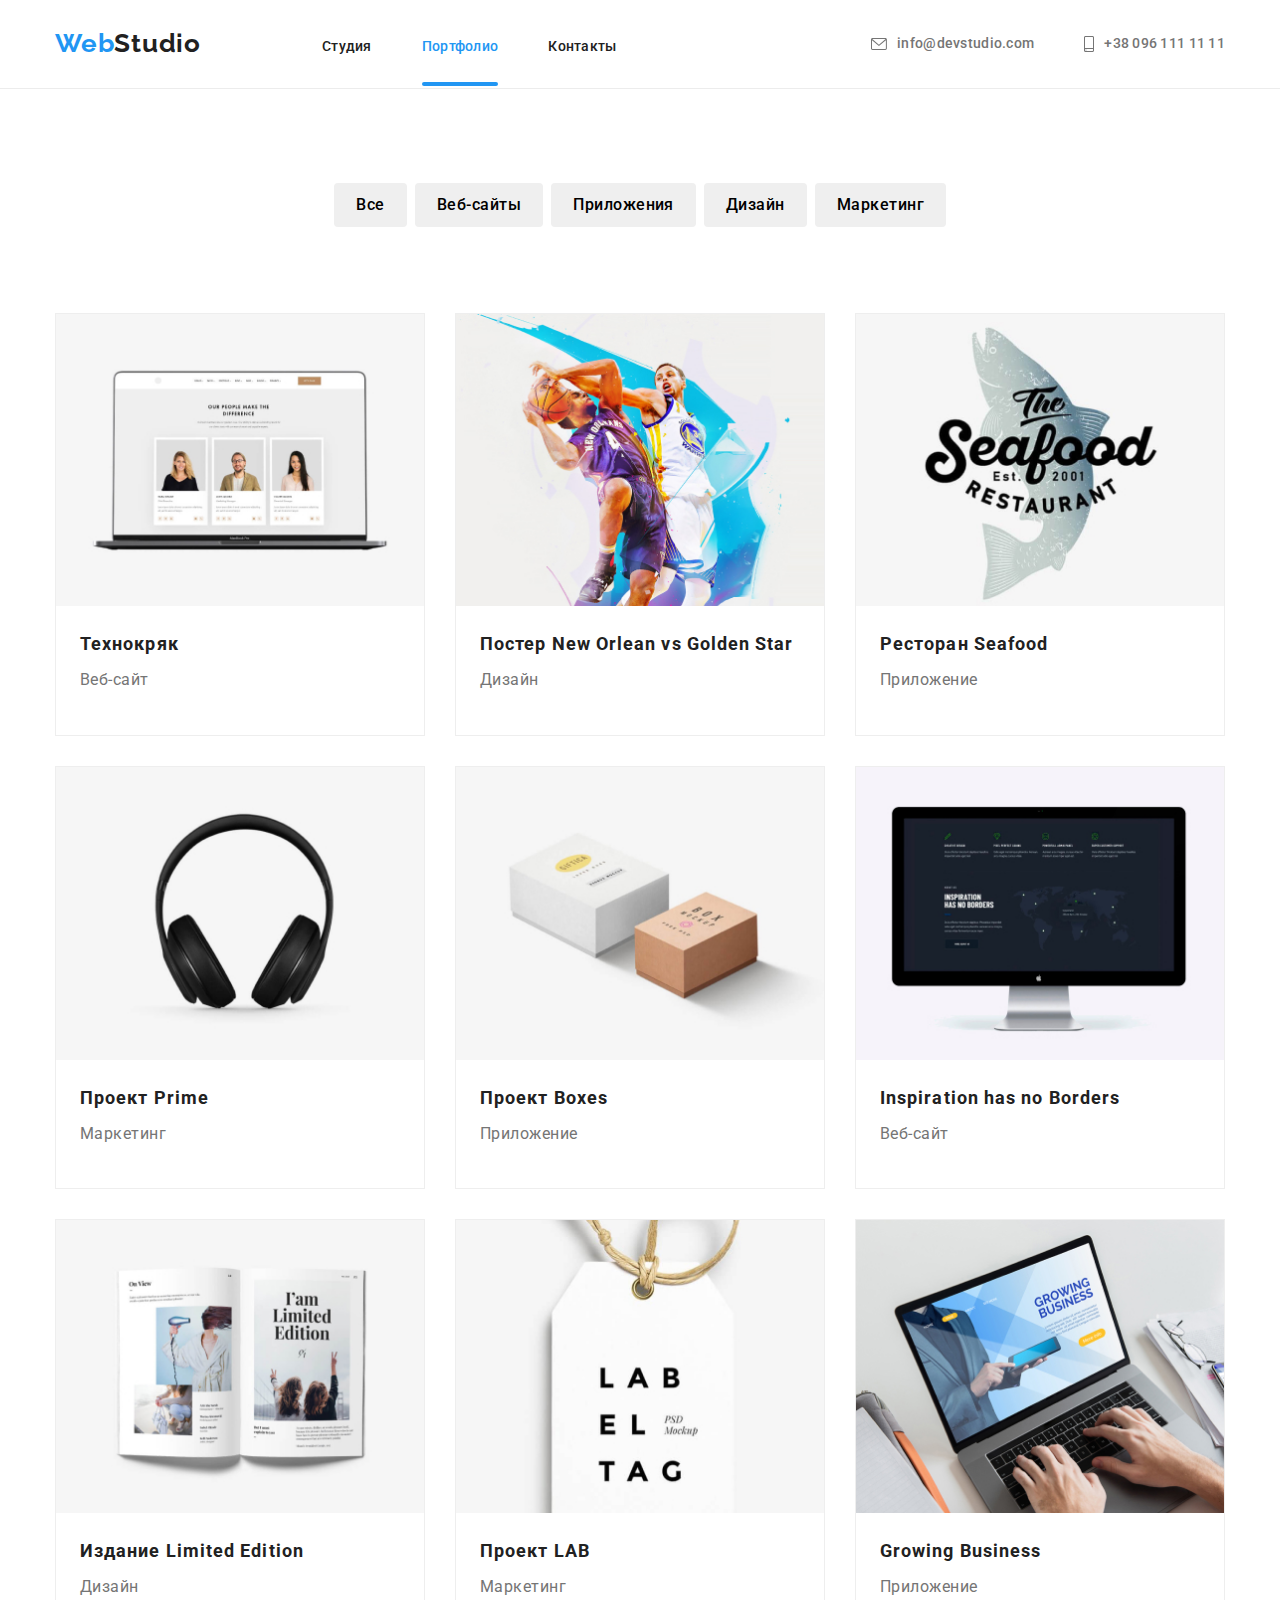
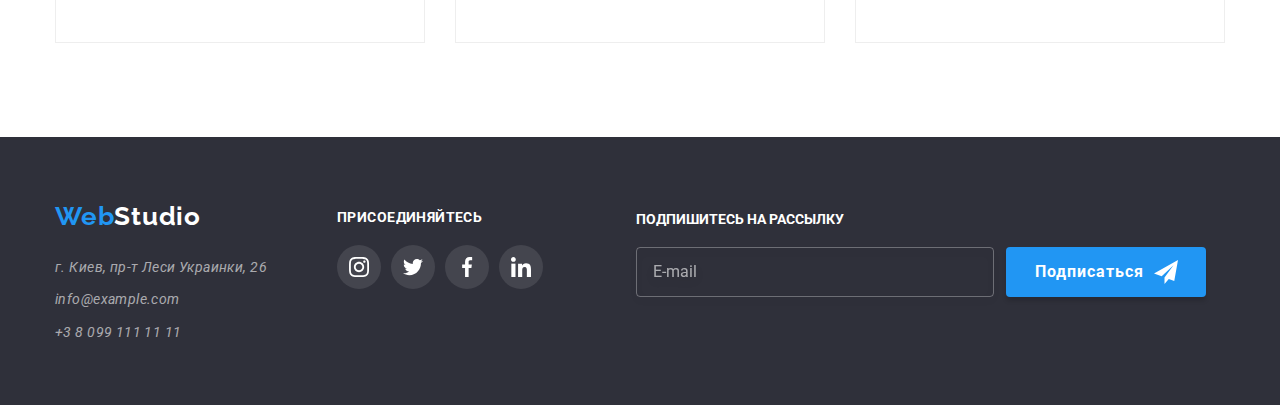
==== portfolio.html @ 0e508892 "1.загрузка" ====
<!DOCTYPE html>
<html lang="ru">
<head>
    <meta charset="UTF-8">
    <meta name="viewport" content="width=device-width, initial-scale=1.0">
    <title>Portfolio </title>
    <link href="https://fonts.googleapis.com/css2?family=Raleway:wght@700&family=Roboto:wght@400;500;700;900&display=swap"
    rel="stylesheet">
    <link rel="stylesheet" href="https://cdnjs.cloudflare.com/ajax/libs/modern-normalize/1.0.0/modern-normalize.css">
    <link rel="stylesheet" href="./css/styles.css">
</head>
<body>
       <!-- Хэдэр  -->
    <header class="header">
      <div class="container header-container">
        <nav class="site-nav navigation">
          <a class="logo nav-logo"  href="./index.html" class="nav-logo">Web<span class="logo-studio">Studio</span></a>
          <ul class="list menu">
            <li class="menu-item"><a href="./index.html" class="site-link ">Студия</a></li>
            <li class="menu-item"><a class="site-link current" href="./portfolio.html">Портфолио</a>
          </li>
            
            <li class="menu-item"><a href="#contacts" class="site-link">Контакты</a></li>
         </ul>       
        </nav>
 
        <ul class="list menu">
            <li class="menu-item">
              <a href="mailto:info@devstudio.com"  class="info">
               <svg class="icon-clients" width="16px" height="12px"> 
              <use href="./img/icons_img/symbol-defs.svg#E-mail-envelope-hover" >
              </use>
              </svg>
                info@devstudio.com
              </a>
            </li>
  
            <li class="menu-item" >
           <a href="tel:+380961111111" class="info">
              <svg class="icon-clients" width="10px" height="16px">
                <use href="./img/icons_img/symbol-defs.svg#tel-smartphone">
                </use>
                </svg>
              +38 096 111 11 11</a></li>        
          </ul>
       </div>
    </header>

     <main>

     <!-- Фильтры -->
     
     <section class="filter">
        <div  class="container">
            <nav class="filter-navigation">
            <h1  class="visually-hidden">Портфолио</h1>
         <ul class="list filter-list list menu">
             <li class="filter-item"><button class="link-filter" type="button">Все</button></li>
             <li class="filter-item"><button class="link-filter" type="button">Веб-сайты</button></li>
             <li class="filter-item"><button class="link-filter" type="button">Приложения</button></li>
             <li class="filter-item"><button class="link-filter" type="button">Дизайн</button></li>
             <li class="filter-item"><button class="link-filter" type="button">Маркетинг</button></li>
         </ul>
     </nav>
    </div>
    </section>



     <!-- Оффер -->
<section class="offer">
    <div class="offer container"> 
    <div class="offer-container">
       
        <ul class="list offer-list">
        


          <li class="offer-item">
            <a class="link" href="">  
              <div class="offer-overlay"> 
              <img src="./img/img-21.jpg" alt="экран ноутбука">
              <p class="description">Технокряк это современная площадка распространения коронавируса.
                Компании используют эту платформу для цифрового шпионажа и атак на защищённые сервера конкурентов.</p>
                </div>
              <div class="offer-content"> 
              <h2 class="offer-title">Технокряк</h2>
              <p class="offer-text">Веб-сайт</p>
              </div>
            </a> 
          </li>
    
          <li class="offer-item">
          <a class="link" href=""> 
          <div class="offer-overlay"> 
          <img src="./img/img-22.jpg" alt="баскетбол брасок">
          <p class="description">Технокряк это современная площадка распространения коронавируса.
            Компании используют эту платформу для цифрового шпионажа и атак на защищённые сервера конкурентов.</p>
            </div>
            <div class="offer-content"> 
            <h2 class="offer-title">Постер New Orlean vs Golden Star</h2>
            <p class="offer-text">Дизайн</p>
            </div>
          </a> 
        </li>

        <li class="offer-item">
          <a class="link" href="">  
            <div class="offer-overlay"> 
            <img src="./img/img-23.jpg" alt="логотип ресторана">
            <p class="description">Технокряк это современная площадка распространения коронавируса.
              Компании используют эту платформу для цифрового шпионажа и атак на защищённые сервера конкурентов.</p>
              </div>
            <div class="offer-content"> 
            <h2 class="offer-title">Ресторан Seafood</h2>
            <p class="offer-text">Приложение</p>
            </div>
            </a> 
        </li>

        <li class="offer-item">
          <a class="link" href="">  
            <div class="offer-overlay"> 
            <img src="./img/img-24.jpg" alt="наушники">
            <p class="description">Технокряк это современная площадка распространения коронавируса.
              Компании используют эту платформу для цифрового шпионажа и атак на защищённые сервера конкурентов.</p>
              </div>
            <div class="offer-content"> 
            <h2 class="offer-title">Проект Prime</h2>
            <p class="offer-text">Маркетинг</p>
            </div>
          </a> 
        </li>

        <li class="offer-item">
          <a class="link" href=""> 
            <div class="offer-overlay"> 
            <img src="./img/img-25.jpg" alt="коробки">
            <p class="description">Технокряк это современная площадка распространения коронавируса.
              Компании используют эту платформу для цифрового шпионажа и атак на защищённые сервера конкурентов.</p>
              </div>
            <div class="offer-content"> 
            <h2 class="offer-title">Проект Boxes</h2>
            <p class="offer-text">Приложение</p>
            </div>
        </a>      
        </li>

        <li class="offer-item">
          <a class="link" href="">
            <div class="offer-overlay"> 
            <img src="./img/img-26.jpg" alt="монитор">
            <p class="description">Технокряк это современная площадка распространения коронавируса.
              Компании используют эту платформу для цифрового шпионажа и атак на защищённые сервера конкурентов.</p>
              </div>
            <div class="offer-content"> 
            <h2 class="offer-title">Inspiration has no Borders</h2>
            <p class="offer-text">Веб-сайт</p>
            </div>
          </a>     
        </li>

        <li class="offer-item">
          <a class="link" href=""> 
            <div class="offer-overlay"> 
            <img src="./img/img-27.jpg" alt="журнал">
            <p class="description">Технокряк это современная площадка распространения коронавируса.
              Компании используют эту платформу для цифрового шпионажа и атак на защищённые сервера конкурентов.</p>
              </div>
            <div class="offer-content"> 
            <h2 class="offer-title">Издание Limited Edition</h2>
            <p class="offer-text">Дизайн</p>
            </div>
          </a>   
        </li>

        <li class="offer-item">
          <a class="link" href="">  
            <div class="offer-overlay"> 
            <img src="./img/img-28.jpg" alt="ярлык">
            <p class="description">Технокряк это современная площадка распространения коронавируса.
              Компании используют эту платформу для цифрового шпионажа и атак на защищённые сервера конкурентов.</p>
              </div>
            <div class="offer-content"> 
            <h2 class="offer-title">Проект LAB</h2>
            <p class="offer-text">Маркетинг</p>
            </div>
          </a>  
        </li>

        <li class="offer-item">
          <a class="link" href=""> 
            <div class="offer-overlay"> 
            <img src="./img/img-29.jpg" alt="руки на клавиатуре">
            <p class="description">Технокряк это современная площадка распространения коронавируса.
              Компании используют эту платформу для цифрового шпионажа и атак на защищённые сервера конкурентов.</p>
              </div>
            <div class="offer-content"> 
            <h2 class="offer-title">Growing Business</h2>
            <p class="offer-text">Приложение</p>
            </div>
          </a>
        </li>
    </ul>
    </div>
    </div>
</section>
</main>
   <!-- Футер -->
   <footer class="footer">
    <div  class="container">
     <div class="footer-content">
       <div class="logo-cellar">
     <a href="./index.html" class="footer-logo">Web<span class="footer-span">Studio</span></a>
     
     <address id="contacts" class="f-address">
         <ul class="list footer-list">
             <li class="item">
               <a href="https://goo.gl/maps/YbcNqUV9bsxS3P7BA" target="blanc" rel="noopener noopener" class="footer-info">г. Киев, пр-т Леси Украинки, 26</a>
             </li>
             <li class="item">
               <a href="mailto:info@example.com" class="footer-info">info@example.com</a>
             </li>
             <li cclass="item">
               <a href="tel:+380991111111" class="footer-info">+3 8 099 111 11 11</a> 
             </li>
         </ul>
     </address>
   </div>
   <div class="footer-social">
     <p class="text-connect">присоединяйтесь</p>
     <ul class="list social-icons-footer">
       <li class="social-icons-item">
         <a class="social-icons-link-footer" href="https://instagram.com/" target="_blank" rel="noopener noreferer"
           aria-label="Instagram">
           <svg class="social-icons-footer-svg">
             <use href="./img/icons_img/symbol-defs.svg#instagram"></use>
           </svg>
         </a>
       </li>
       <li class="social-icons-item">
         <a class="social-icons-link-footer" href="https://twitter.com/" target="_blank" rel="noopener noreferer"
           aria-label="Twitter">
           <svg class="social-icons-footer-svg">
             <use href="./img/icons_img/symbol-defs.svg#twitter"></use>
           </svg>
         </a>
       </li>
       <li class="social-icons-item">
         <a class="social-icons-link-footer" href="https://facebook.com/" target="_blank" rel="noopener noreferer"
           aria-label="Facebook">
           <svg class="social-icons-footer-svg">
             <use href="./img/icons_img/symbol-defs.svg#facebook"></use>
           </svg>
         </a>
       </li>
       <li class="social-icons-item">
         <a class="social-icons-link-footer" href="https://linkedin.com/" target="_blank" rel="noopener noreferer"
           aria-label="Linkedin">
           <svg class="social-icons-footer-svg">
             <use href="./img/icons_img/symbol-defs.svg#linkedin"></use>
           </svg>
         </a>
       </li>
     </ul>
   </div>
   <div class="footer-form-container">
     <form class="footer-form">
       <div class="footer-mai-input">
         <label for="footer-mail">Подпишитесь на рассылку</label>
         <input class="helper" type="text" name="footer-mail" id="footer-mail" placeholder="E-mail">
       </div>
       
       <button type="submit">Подписаться <svg class="footer-form-icon"
         width="24px" height="24px">
         <use href="./img/icons_img/symbol-defs.svg#icon-send"></use>
       </svg></button>
     </form>
   </div>
 </div>
 </footer>
</body>
</html>
---- css/styles.css ----
:root {
    --primary-text-color: #212121;
    --text-color-p: #757575;    
    --white: #FFFFFF;
    --main-background: #E5E5E5;
    --hero-footer-bcg: #2F303A;
    --blue: #2196F3;
    --footer-address: rgba(255, 255, 255, 0.6);
    --bcg-team: #F5F4FA;
    --svg-color: #AFB1B8;

    }

html{
    box-sizing: border-box;    
}
   
*,
*::before,
*::after {
box-sizing: inherit;
}


/* site-nav */
body {
    margin: 0;
    font-family: Roboto, sans-serif;
    line-height: 1.5;
}

h1,
h2, 
h3{
    margin-top: 0;
}
.hidden {
    position: absolute;
    width: 1px;
    height: 1px;
    margin: -1px;
    border: 0;
    padding: 0;
    clip: rect(0 0 0 0);
    overflow: hidden;
  }

.container{
   width: 1200px;
   padding-left: 15px; 
   padding-right: 15px;
   margin-left: auto;
   margin-right: auto;
}

.list{
  list-style: none;  
  margin: 0;
  padding: 0;
}

main{
    background-color: var(--white);
}

li{
    list-style: none;
}

img {
    display: block;
    width: 100%;
    height: auto;
}


/*<!-- Хэдэр -->*/
.site-nav {
    background-color: var(--white);
}
.header{
    
    background-color: var(--white);
    border-bottom: 1px solid #ECECEC;
    
}

.header .contact-linc {
    margin-right: 50px;

}
.header .icon-clients {
    margin-right: 10px
}
.header .logo {
    margin-right: 121px;
}

.header-container{
display: flex;
justify-content: flex-end;
align-items: center;

}

.navigation{
    display: flex;
    align-items: center;
    margin-right: auto;
}

.nav-logo {
    color: var(--blue);
    font-family: Raleway, sans-serif;
    font-weight: 700;
    font-size: 26px;
    list-style: 1.2;
    letter-spacing: 0.03em;
    text-decoration: none;
    margin-right: 93px;
    padding-top: 24px;
    padding-bottom: 25px;
}
.logo-studio{
    color: var(--primary-text-color);
  
}

.site-link {
    color: var(--primary-text-color);
    font-weight: 500;
    font-size: 14px;
    line-height: 0.87;
    letter-spacing: 0.02em;
    text-decoration: none;
}
    .site-link:hover,
    .site-link:focus {
    color: var(--blue);

}

.site-link.current{
    color: var(--blue);
    text-decoration: none;
} 

.menu {
   display: inline-flex;
 
}

.menu-item:not(:last-child) {
    margin-right: 50px;

}
.menu-item {
padding-top: 32px;
padding-bottom: -24px;

}
.info{
    color: var(--text-color-p);
    
    
    font-weight: 500;
    font-size: 14px;
    line-height: 1.14;
    letter-spacing: 0.02em;
    text-decoration: none;
display: flex;
align-items: center;
    
    
  
    padding-bottom: 32px;
}
.info:hover,
.info:focus{
    color: var(--blue);
}
.icon-contacts {
    margin-right: 10px;
}
.menu-item a:hover,
.menu-item a:focus{
    color: var(--blue);
}
/* подчёркивание текущей ссылки.*/
.header .site-link.current::after {
   
    display: block;
    content: '';
    position: absolute;
    height: 4px;
    width: 100%;
    left: 0;
    bottom: 0; 
    margin-top: 24px;
    
position: relative;
         
    background-color: var(--blue);
    border-radius: 2px;
   
} 


/* hero */
.hero {
    background-color: var(--hero-footer-bcg);
    padding-top: 200px;
    padding-bottom: 210px;
    
    background-image: linear-gradient(
        to right,
        rgba(47, 48, 58, 0.8),
        rgba(0, 0, 0, 0.2)        
        ),
     url('../img/fon_img/fon.jpg');
     
    background-repeat: no-repeat;
 
    height: 600px;
    background-position: center;
    background-size: 100 ;


}

.hero-content {
    max-width: 696px;

}

.hero-title {
    color: var(--white);
    font-weight: 900;
    font-size: 44px;
    line-height: 1.36;
   
    text-align: center;
    letter-spacing: 0.06em;
    text-transform: uppercase;
    
}

.hero .button {
    border: 1px solid var(--blue);
    display: inline-block;
    padding: 10px 32px;
    color: var(--white);
    background-color: var(--blue);
    text-decoration: none;
    font-weight: 700;
    font-size: 16px;
    line-height: 1.87;
    box-shadow: 0px 4px 4px rgba(0, 0, 0, 0.15);
    border-radius: 4px;
    margin-top: 30px;
    align-items: center;
    text-align: center;
    letter-spacing: 0.06em;
    border: 0;
    transition-property: background-color;
    transition-duration: 250ms;
    transition-timing-function: cubic-bezier(0.4, 0, 0.2, 1);
}

.hero .button :hover,
.hero .button :focus {
    background-color: #188ce8;
}

.section{
    padding-top: 94px;
    padding-bottom: 94px;
    
}



/* details */
.details{
    background-color: var(---white);
    padding-top: 94px;
    padding-bottom: 94px;
}

.details-title{
    color: var(--primary-text-color);

    font-weight: 700;
    font-size: 14px;
    line-height: 1.14;
    letter-spacing: 0.03em;
    text-transform: uppercase;
}

.details-list {
    display: flex;
    flex-wrap: wrap;
    margin-left: -30px;
    margin-top: -30px;
    padding: 0;
    list-style: none;
}

.details-item::before {
    display: block;
    justify-content: center;
    align-items: center;
    content: "";
    height: 120px;
    border-radius: 4px;
    border: 1px solid transparent;
    background-color: var(--bcg-team);
    margin-bottom: 30px;
    background-repeat: no-repeat;
    background-position: center;

}

.icon-1::before {
    background-image: url(..//img/icons_img/antenna-1.svg);
}
.icon-2::before {
    background-image: url(..//img/icons_img/clock-1.svg);
}
.icon-3::before {
    background-image: url(..//img/icons_img/diagram-1.svg);
}
.icon-4::before {
    background-image: url(..//img/icons_img/astronaut-1.svg );
}

.details-item {
    flex-basis: calc(100% / 4 - 30px);
    margin-left: 30px;
    margin-top: 30px;
}

.details-text {
    color: var(--text-color-p); 

    font-weight: 400;
    font-size: 14px;
    line-height: 1.71;
    letter-spacing: 0.03em;
}

.visually-hidden {
    position: absolute !important;
    clip: rect(1px 1px 1px 1px);
    clip: rect(1px, 1px, 1px, 1px);
    padding: 0 !important;
    border: 0 !important;
    height: 1px !important;
    width: 1px !important;
    overflow: hidden;
  }



/*<!-- Чем занимаемся -->*/
/* occupation */
.occupation {
    background-color: var(---white);
    padding-bottom: 94px;
}
.occupation-title {
    color: var(--primary-text-color);
    margin-bottom: 50px;
    font-weight: 700;
    font-size: 36px;
    line-height: 1.16;
    text-align: center;
    letter-spacing: 0.03em;
}
.occupation-list {
    display: flex;
    flex-wrap: wrap;
    margin-left: -30px;
    margin-top: -30px;
    padding: 0;
    list-style: none;
}

.occupation-item {
    flex-basis: calc(100% / 3 - 30px);
    border-radius: 4px;
    margin-left: 30px;
    margin-top: 30px;
    text-align: center;
}


.occupation-list .occupation-item {
    position: relative;
}

.occupation .wedo-content {
    position: absolute;
    bottom: 0;
    margin-top: 0;
    margin-bottom: 0;
    padding-top: 27px;
    padding-bottom: 27px;
  
    width: 100%;
  
    font-weight: 700;
    font-size: 14px;
    line-height: 1.14;
    text-align: center;
    text-transform: uppercase;
  
    background-color: rgba(47, 48, 58, 0.8);
    color: #ffffff;
}



/* team */

.team {
    background-color: var(--bcg-team);
    padding-top: 94px;
   
}

.team-title {
    color: var(--primary-text-color);
    font-weight: 700;
    font-size: 36px;
    line-height: 1.16;
    text-align: center;
    letter-spacing: 0.03em;
    margin-bottom: 50px;
}

.team-list {
    display: flex;
    flex-wrap: wrap;
    margin-left: -30px;
    margin-top: -30px;
    padding: 0;
    list-style: none;
}

.team-item {
    flex-basis: calc(100% / 4 - 30px);
    text-align: center;
    margin-left: 30px;
    margin-top: 30px;
    width: 270px;
   border: 1px solid #EEEEEE;
   box-shadow: 0px 1px 3px rgba(0, 0, 0, 0.12), 0px 1px 1px rgba(0, 0, 0, 0.14), 0px 2px 1px rgba(0, 0, 0, 0.2);
    border-radius: 0px 0px 4px 4px;
}

.team-content {
    background-color:  #FFFFFF;
    padding-top: 30px;
    padding-bottom: 30px;
}

.team-names{
    color: var(--primary-text-color);
    font-weight: 500;
    font-size: 16px;
    line-height: 1.18;
  
    letter-spacing: 0.03em;
    margin-bottom: 10px;
}

.team-text{
    color: var(--text-color-p);
    margin: 0px;
    font-weight: 400;
    font-size: 16px;
    line-height: 1.18 
}
    
.social-icons-svg {
    width: 20px;
    height: 20px;
    list-style: none;
    fill: var(--svg-color);
    transition-property: fill;
    transition-duration: 250ms;
    transition-timing-function: cubic-bezier(0.4, 0, 0.2, 1);
  }
  .social-icons-footer-svg {
    width: 20px;
    height: 20px;
    list-style: none;
    fill: var(--white);
    transition-property: fill;
    transition-duration: 250ms;
    transition-timing-function: cubic-bezier(0.4, 0, 0.2, 1);
  }
  .social-icons {
    display: flex;
    list-style: none;
    padding-top: 0;
    padding-left: 32px;
    padding-right: 32px;
    margin-block-start: 1em;
    margin-block-end: 1em;
  }
  .social-icons-footer {
    display: flex;
    list-style: none;
    padding: 0;
    margin-top: 20px;
    margin-bottom: 0;
    margin-left: 0;
    margin-right: 0;
  }
  .social-icons-item:not(:last-child) {
    margin-right: 10px;
  }
  .social-icons-link {
    display: flex;
    justify-content: center;
    align-items: center;
    width: 44px;
    height: 44px;
    background-color: var(--white);
    border-radius: 50%;
    transition-property: background-color;
    transition-duration: 250ms;
    transition-timing-function: cubic-bezier(0.4, 0, 0.2, 1);
  }
  .social-icons-link-footer {
    display: flex;
    justify-content: center;
    align-items: center;
    width: 44px;
    height: 44px;
    background-color: rgba(255, 255, 255, 0.1);
    border-radius: 50%;
    transition-property: background-color;
    transition-duration: 250ms;
    transition-timing-function: cubic-bezier(0.4, 0, 0.2, 1);
  }
  .social-icons-link:hover .social-icons-svg,
  .social-icons-link:focus .social-icons-svg {
    fill: var(--white);
  }
  .social-icons-link:hover,
  .social-icons-link:focus {
    background-color: var(--blue);
  }
  
  .social-icons-link-footer:hover .social-icons-footer-svg,
  .social-icons-link-footer:focus .social-icons-footer-svg {
    fill: var(--white);
  }
  .social-icons-link-footer:hover,
  .social-icons-link-footer:focus {
    background-color: var(--blue);
}

 /*<!-- Постоянные клиенты -->*/ 
        /*  clients */ 
.clients-bgc {
    background-color: var(--white);        
}
.clients {
    padding-bottom: 94px;
    padding-top: 94px;
}
.clients-title {
    font-family: Roboto;
    font-style: normal;
    font-weight: bold;
    font-size: 36px;
    line-height: 1.17em;
    letter-spacing: 0.03em;
    color: var(--black);
    margin-top: 0;
    margin-bottom: 50px;
    text-align: center;            
}
.clients-logo {
    list-style: none;
    display: flex;
    padding: 0;
    margin: 0;
}
.icon-item:not(:last-child) {
    margin-right: 30px;
}
.icon-link:last-child {
    margin-right: 0;
}
.icon-link {
    display: flex;
    color: #afb1b8;
    width: 170px;
    height: 90px;
    border: 1px solid #afb1b8;
    border-radius: 4px;
    justify-content: center;
    align-items: center;
}
.icon-clients {
    fill: currentColor;
}
.icon-link:hover .icon-clients,
.icon-link:focus .icon-clients {
    fill: var(--blue);
}
.icon-link:hover,
.icon-link:focus {
    background-color: var(--white);
    border: 1px solid #2196f3;
}          
         

  /* Portfolio */
/* Фильтры */
.filter {
    background-color: var(---white);
    padding-top: 94px;
    padding-bottom: 56px;
}

.filter-item:not(:last-child) {
    margin-right: 8px;
}
    
.filter-navigation {
    display: flex;
    align-items: center;
    justify-content: center;
   
}

.link-filter {
    display: inline-block;
    min-width: 73px;
    color: var(--primary-text-color);
    font-family: inherit;
    font-weight: 500;
    font-size: 16px;
    line-height: 1.62; 
    text-align: center;
    letter-spacing: 0.03em;
    padding-right: 22px;
    padding-left: 22px;
    padding-top: 9px;
    padding-bottom: 9px;
    border-radius: 4px;
    text-align: center;
    border: none;
    font-family: "Roboto";
    letter-spacing: 0.03em;
    color: var(--black);
    transition-property: background-color, color;
    transition-duration: 250ms;
    transition-timing-function: cubic-bezier(0.4, 0, 0.2, 1);
}

.filter .link-filter:hover,
.link-filterk:focus {
    background: var(--blue);
    color: var(--white);
    box-shadow: 0px 3px 1px rgba(0, 0, 0, 0.1), 0px 1px 2px rgba(0, 0, 0, 0.08),
    0px 2px 2px rgba(0, 0, 0, 0.12);
}


/* Offer */

.Offer {
    background-color: var(---white);
}
.offer-container{
 padding-bottom: 94px;
}
.offer-title {
    color: var(--primary-text-color);
    margin-bottom: 4px;
    font-weight: 700;
    font-size: 18px;
    line-height: 2;
    letter-spacing: 0.06em;
}
.offer-list {
    display: flex;
    flex-wrap: wrap;
    margin-left: -30px;
    margin-top: -30px;
    padding: 0;
    list-style: none;

    padding-left: 0;
    margin-top: 0px;
    margin-bottom: 0;
}

.offer-item {
    flex-basis: calc(100% / 3- 30px);
    margin-left: 30px;
    margin-top: 30px;
    width: 370px;
    border-radius: 0px 0px 4px 4px;
}

.offer-content {
    background-color:  #FFFFFF;
    padding: 20px 24px;

}

.offer-text {
    color: var(--text-color-p);
    margin: 0px;
    font-weight: 400;
    font-size: 16px;
    line-height: 1.8;
    letter-spacing: 0.03em;
}

.offer .link {
    display: block;
    background: var(--white);
    border: 1px solid #eeeeee;
    text-decoration: none;
    padding-bottom: 20px;
    transition-property: box-shadow;
    transition-duration: 250ms;
    transition-timing-function: cubic-bezier(0.4, 0, 0.2, 1);

}
.offer .link:hover,
.offer .link:focus {
  box-shadow: 0px 1px 1px rgba(0, 0, 0, 0.12), 0px 4px 4px rgba(0, 0, 0, 0.06),
    1px 4px 6px rgba(0, 0, 0, 0.16);
}
.offer-overlay {
    position: relative;
    display: flex;
    align-items: center;
    overflow: hidden;
}
.offer-overlay::before {
    content: '';
    position: absolute;
    width: 100%;
    height: 100%;
  
    background: rgba(33, 150, 243, 0.9);
    opacity: 0;
  
    transition-property: opacity, transform;
    transition-duration: 250ms;
    transition-timing-function: cubic-bezier(0.4, 0, 0.2, 1);
    transform: translateY(100%);
}
.offer .link:hover .offer-overlay::before,
.offer .link:focus .offer-overlay::before {
    opacity: 1;
    transform: translateY(0);
}
  
.offer-overlay > .description {
    position: absolute;
    margin-top: 0;
    margin-bottom: 0;
    padding-right: 24px;
    padding-left: 24px;
    font-size: 18px;
    line-height: 1.555;
    color: #ffffff;
    opacity: 0;
    transition-property: opacity, transform;
    transition-duration: 250ms;
    transition-timing-function: cubic-bezier(0.4, 0, 0.2, 1);
    transform: translateY(100%);
}
  
.offer .link:hover .description,
.offer .link:focus .description {
    opacity: 1;
    transform: translateY(0);
}
  

/* footer */
.footer {
    background-color: var(--hero-footer-bcg);
    padding-top: 60px;
    padding-bottom: 60px;
    
}
.footer-logo {
    color: var(--blue);

    font-family: Raleway, sans-serif;
    font-weight: 700;
    font-size: 26px;
    list-style: 1.2;
    letter-spacing: 0.03em;
    text-decoration: none;
}
.footer-span {
    color: var(--white);
}   

.f-address {
    color: var(--white);
    font-weight: 400;
    font-size: 14px;
    line-height: 1.71;
    letter-spacing: 0.03em;
    margin: 0;
    margin-top: 20px;
}
.footer-list .item:not(:last-child){
    margin-bottom: 9px;
}

.f-address:hover,
.f-address:focus {
    color: var(--blue);
    text-decoration: none;
}

.footer-info {
    color: var(--footer-address);

    font-weight: 400;
    font-size: 14px;
    line-height: 1.71
    letter-spacing: 0.03em;
    text-decoration: none;
}

.footer-info:hover,
.footer-info:focus {
    color: var(--blue);
}
.footer-content {
    display: flex;
}
.footer-social {
    margin-left: 70px;
    padding-top: 12px;
}
.text-connect {
    font-family: Roboto;
    font-style: normal;
    font-weight: bold;
    font-size: 14px;
    line-height: 16px;
    letter-spacing: 0.03em;
    text-transform: uppercase;
    color: var(--white);
    padding: 0;
    margin: 0;
}

/* footer-form */

.footer-form {
    display: flex;
    align-items: flex-end;
}
.footer-mai-input {
    display: flex;
    flex-direction: column;
}
.footer-mai-input .helper::placeholder {
    color: rgba(255, 255, 255, 0.6);
}
.footer-mai-input label {
    font-weight: 700;
    font-size: 14px;
    line-height: 1.142;
    text-transform: uppercase;
    color: #ffffff;
}
.footer-mai-input input {
    margin-top: 20px;
    padding-top: 15px;
    padding-right: 16px;
    padding-bottom: 15px;
    padding-left: 16px;
    width: 358px;
    border: 1px solid rgba(255, 255, 255, 0.3);
    filter: drop-shadow(0px 4px 4px rgba(0, 0, 0, 0.15));
    border-radius: 4px;
    background-color: transparent;
}
.footer-form-container {
    padding-top: 14px;
    margin-left: 93px;
}
 
.footer-form-container button {
    margin-left: 12px;
    padding-top: 10px;
    padding-right: 28px;
    padding-bottom: 10px;
    padding-left: 29px;
    display: flex;
    align-items: center;
    font-weight: 700;
    font-size: 16px;
    line-height: 1.875;
    letter-spacing: 0.06em;
    color: #ffffff;
    background-color: var(--blue);
    border: 0;
    box-shadow: 0px 4px 4px rgba(0, 0, 0, 0.15);
    border-radius: 4px;
}
.footer-form-icon {
    margin-left: 10px;
    fill: var(--white);
}
 
/* modal */
.backdrop {
    position: fixed;
    top: 0;
    left: 0;
    width: 100%;
    height: 100%;
    background: rgba(0, 0, 0, 0.2);
    transition-property: opacity;
    transition-duration: 250ms;
    transition-timing-function: cubic-bezier(0.4, 0, 0.2, 1);
}
.backdrop.is-hidden {
    opacity: 0;
    pointer-events: none;
}
.modal {
    padding: 40px;
    position: absolute;
    top: 50%;
    left: 50%;
  
    width: 528px;
    height: 581px;
  
    background: #ffffff;
    box-shadow: 0px 1px 3px rgba(0, 0, 0, 0.12), 0px 1px 1px rgba(0, 0, 0, 0.14),
      0px 2px 1px rgba(0, 0, 0, 0.2);
    border-radius: 4px;
  
    transform: translate(-50%, -50%) scale(1);
    transition: transform 250ms cubic-bezier(0.4, 0, 0.2, 1);
}
.backdrop .is-hidden .modal {
    transform: translate(-50%, -50%) scale(0);
}
.modal .modal-button {
    position: absolute;
    right: 8px;
    top: 8px;
    padding: 5px;
  
    width: 30px;
    height: 30px;
  
    background-color: #fff;
    border: 1px solid rgba(0, 0, 0, 0.1);
    border-radius: 50%;
    transition-property: border;
    transition-duration: 250ms;
    transition-timing-function: cubic-bezier(0.4, 0, 0.2, 1);
}
.modal-button:hover,
.modal-button:focus {
    fill: var(--blue);
}
.modal-content {
    display: flex;
    flex-direction: column;
    /* align-items: center; */
}
.modal-content .title {
    margin-top: 0;
    margin-bottom: 12px;
  
    font-weight: 700;
    font-size: 20px;
    line-height: 1.15;
    text-align: center;
    color: var(--primary-text-color);
}
.modal-content-label {
    position: relative;
    display: block;
  
    font-weight: 400;
    font-size: 12px;
    line-height: 1.166;
    letter-spacing: 0.01em;
    color: var(--text-color-p);
}
.modal-content-label:nth-child(n + 3) {
    margin-top: 10px;
}
.modal-content-imput {
    margin-top: 4px;
    padding-top: 12px;
    padding-right: 16px;
    padding-bottom: 12px;
    padding-left: 35px;
    display: block;
    border: 1px solid rgba(33, 33, 33, 0.2);
    border-radius: 4px;
    width: 100%;
    resize: none;
    transition-property: border;
    transition-duration: 250ms;
    transition-timing-function: cubic-bezier(0.4, 0, 0.2, 1);
}
  
.modal-content-imput:focus,
.modal-content-imput:hover {
    border: 1px solid var(--blue);
}
.modal-content-imput:focus ~ .modal-content-icon,
.modal-content-imput:hover ~ .modal-content-icon {
    fill: var(--blue);
}
.modal-content-imput.coments {
    padding-left: 16px;
    height: 120px;
}
.modal-content-imput.coments::placeholder {
    color: rgba(117, 117, 117, 0.5);
}
.modal-content-icon {
    position: absolute;
    top: 50%;
    left: 12px;
    transition-property: fill;
    transition-duration: 250ms;
    transition-timing-function: cubic-bezier(0.4, 0, 0.2, 1);
}
.modal-content-check  {
    display: flex;
    align-items: center;
    flex-direction: row-reverse;
  
    margin-top: 20px;
    margin-right: auto;
    margin-left: auto;
  
    font-weight: 400;
    font-size: 14px;
    line-height: 1.714;
    color: var(--text-color-p);
    justify-content: center;
    letter-spacing: 0.03em;
        
}
.input-check-castom {
    margin-right: 7px;
    width: 16px;
    height: 15px;
    border: 1px solid #212121;
    border-radius: 4px;
    fill: #ffffff;
    background-color: #ffffff;
    transition-property: background-color, border-color;
    transition-duration: 250ms;
    transition-timing-function: cubic-bezier(0.4, 0, 0.2, 1);
}
.input-check-castom svg {
    display: block;
}
.modal-input-check:checked ~ .input-check-castom {
    background-color: var(--blue);
    border-color: var(--blue);
}
.modal-content-check .link {
    margin-left: 4px;
    color: var(--blue);
}
.modal-content-button {
    display: block;
    margin-top: 30px;
    margin-right: auto;
    margin-left: auto;
    padding-top: 10px;
    padding-right: 55px;
    padding-bottom: 10px;
    padding-left: 56px;
    font-weight: 700;
    font-size: 16px;
    line-height: 1.875;
    letter-spacing: 0.06em;
    color: #ffffff;
    background-color: #2196f3;
    box-shadow: 0px 4px 4px rgba(0, 0, 0, 0.15);
    border-radius: 4px;
    border: 0;
    transition-property: background-color;
    transition-duration: 250ms;
    transition-timing-function: cubic-bezier(0.4, 0, 0.2, 1);
}
.modal-content-button:hover,
.modal-content-button:focus {
    background: #188ce8;
    box-shadow: 0px 4px 4px rgba(0, 0, 0, 0.15);
    border-radius: 4px;
}
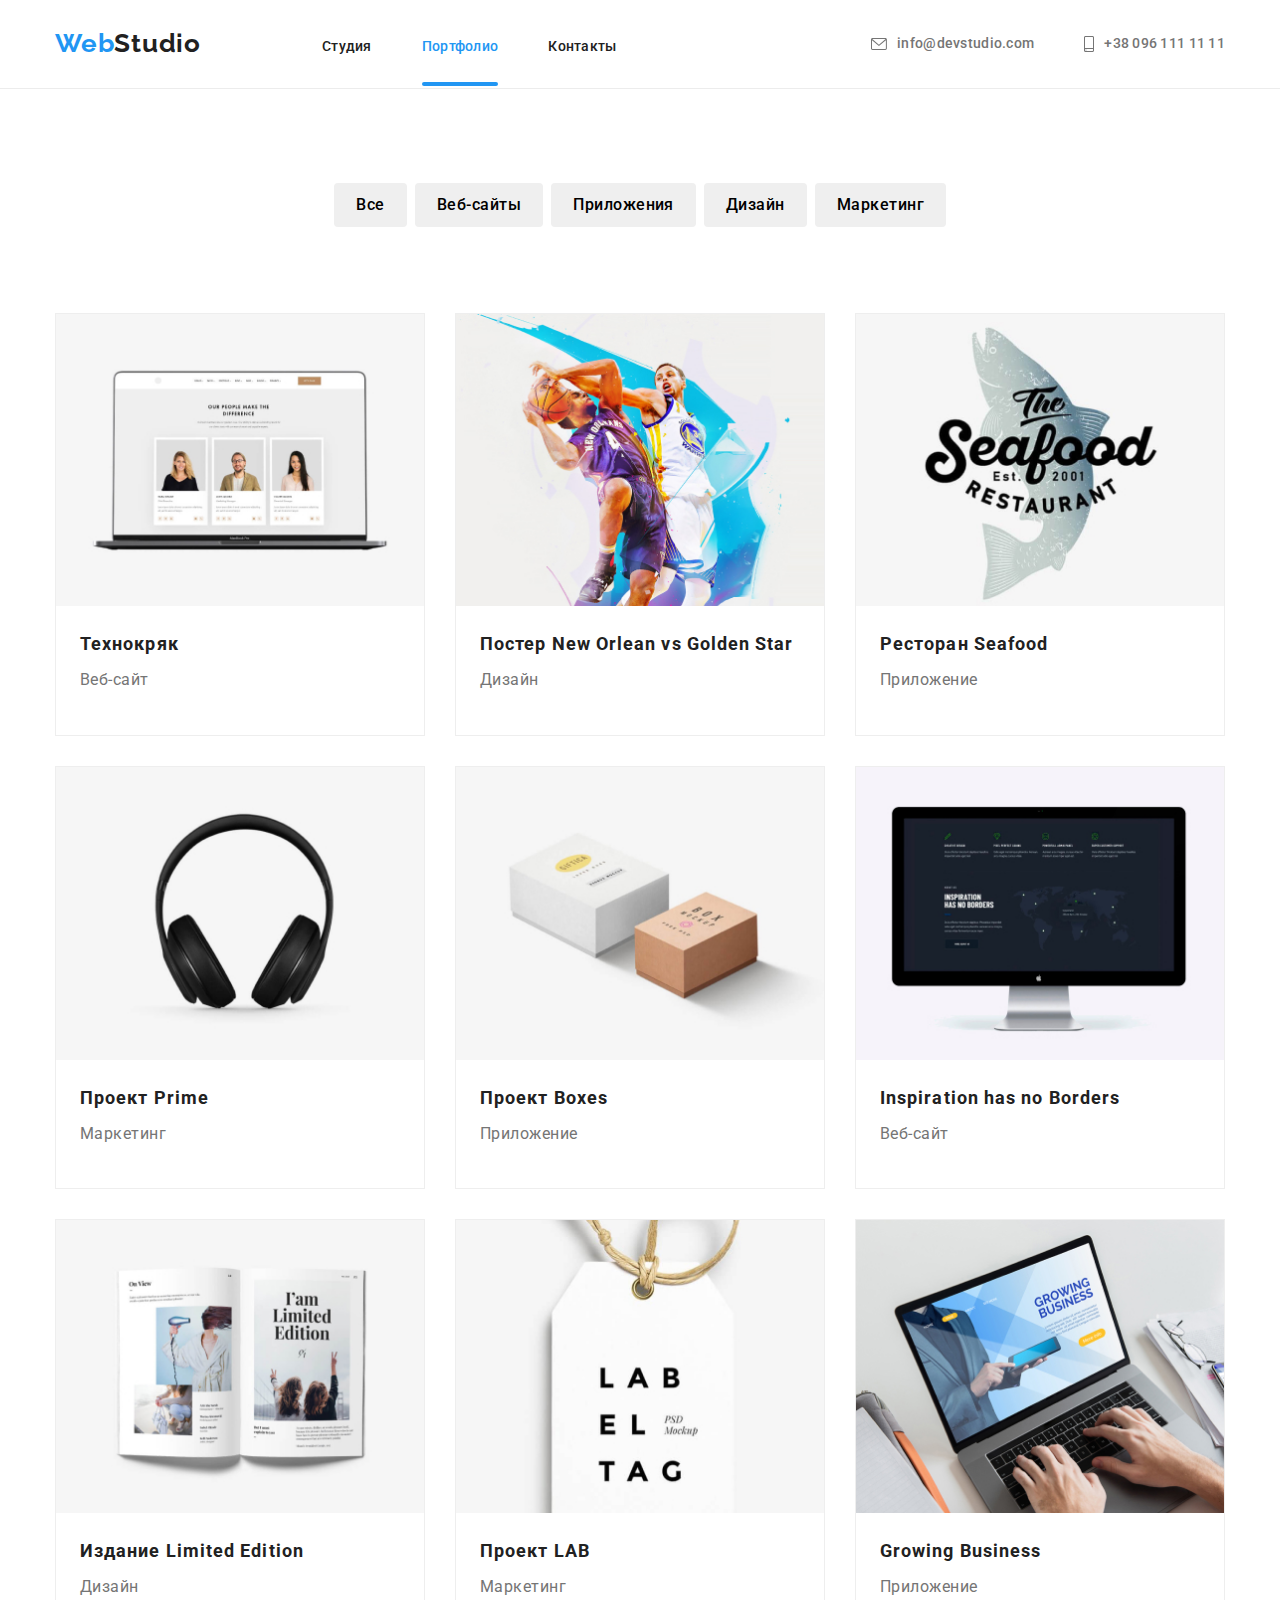
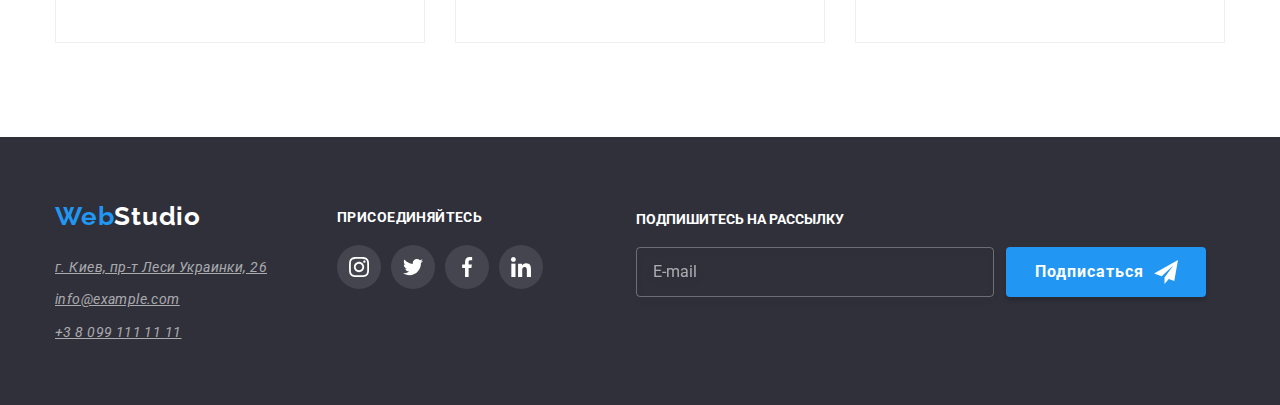
==== commit adfd2527: "1.Розділення та шмпортування scss/" ====
--- a/portfolio.html
+++ b/portfolio.html
@@ -7,7 +7,7 @@
     <link href="https://fonts.googleapis.com/css2?family=Raleway:wght@700&family=Roboto:wght@400;500;700;900&display=swap"
     rel="stylesheet">
     <link rel="stylesheet" href="https://cdnjs.cloudflare.com/ajax/libs/modern-normalize/1.0.0/modern-normalize.css">
-    <link rel="stylesheet" href="./css/styles.css">
+    <link rel="stylesheet" href="./css/main.min.css">
 </head>
 <body>
        <!-- Хэдэр  -->
--- a/css/main.min.css
+++ b/css/main.min.css
@@ -0,0 +1,2 @@
+:root{--primary-text-color: #212121;--text-color-p: #757575;--white: #FFFFFF;--main-background: #E5E5E5;--hero-footer-bcg: #2F303A;--blue: #2196F3;--footer-address: rgba(255, 255, 255, 0.6);--bcg-team: #F5F4FA;--svg-color: #AFB1B8}html{box-sizing:border-box}*,*::before,*::after{box-sizing:inherit}body{margin:0;font-family:Roboto, sans-serif;line-height:1.5}h1,h2,h3{margin-top:0}.hidden{position:absolute;width:1px;height:1px;margin:-1px;border:0;padding:0;clip:rect(0 0 0 0);overflow:hidden}.container{width:1200px;padding-left:15px;padding-right:15px;margin-left:auto;margin-right:auto}.list{list-style:none;margin:0;padding:0}main{background-color:var(--white)}li{list-style:none}img{display:block;width:100%;height:auto}.site-nav{background-color:var(--white)}.header{background-color:var(--white);border-bottom:1px solid #ECECEC}.header .contact-linc{margin-right:50px}.header .icon-clients{margin-right:10px}.header .logo{margin-right:121px}.header-container{display:flex;justify-content:flex-end;align-items:center}.navigation{display:flex;align-items:center;margin-right:auto}.nav-logo{color:var(--blue);font-family:Raleway, sans-serif;font-weight:700;font-size:26px;list-style:1.2;letter-spacing:0.03em;text-decoration:none;margin-right:93px;padding-top:24px;padding-bottom:25px}.logo-studio{color:var(--primary-text-color)}.site-link{color:var(--primary-text-color);font-weight:500;font-size:14px;line-height:0.87;letter-spacing:0.02em;text-decoration:none}.site-link:hover,.site-link:focus{color:var(--blue)}.site-link.current{color:var(--blue);text-decoration:none}.menu{display:inline-flex}.menu-item:not(:last-child){margin-right:50px}.menu-item{padding-top:32px;padding-bottom:-24px}.info{color:var(--text-color-p);font-weight:500;font-size:14px;line-height:1.14;letter-spacing:0.02em;text-decoration:none;display:flex;align-items:center;padding-bottom:32px}.info:hover,.info:focus{color:var(--blue)}.icon-contacts{margin-right:10px}.menu-item a:hover,.menu-item a:focus{color:var(--blue)}.header .site-link.current::after{display:block;content:'';position:absolute;height:4px;width:100%;left:0;bottom:0;margin-top:24px;position:relative;background-color:var(--blue);border-radius:2px}.hero{background-color:var(--hero-footer-bcg);padding-top:200px;padding-bottom:210px;background-image:linear-gradient(to right, rgba(47,48,58,0.8), rgba(0,0,0,0.2)),url("../img/fon_img/fon.jpg");background-repeat:no-repeat;height:600px;background-position:center;background-size:100}.hero-content{max-width:696px}.hero-title{color:var(--white);font-weight:900;font-size:44px;line-height:1.36;text-align:center;letter-spacing:0.06em;text-transform:uppercase}.hero .button{border:1px solid var(--blue);display:inline-block;padding:10px 32px;color:var(--white);background-color:var(--blue);text-decoration:none;font-weight:700;font-size:16px;line-height:1.87;box-shadow:0px 4px 4px rgba(0,0,0,0.15);border-radius:4px;margin-top:30px;align-items:center;text-align:center;letter-spacing:0.06em;border:0;transition-property:background-color;transition-duration:250ms;transition-timing-function:cubic-bezier(0.4, 0, 0.2, 1)}.hero .button :hover,.hero .button :focus{background-color:#188ce8}.section{padding-top:94px;padding-bottom:94px}.details{background-color:var(---white);padding-top:94px;padding-bottom:94px}.details-title{color:var(--primary-text-color);font-weight:700;font-size:14px;line-height:1.14;letter-spacing:0.03em;text-transform:uppercase}.details-list{display:flex;flex-wrap:wrap;margin-left:-30px;margin-top:-30px;padding:0;list-style:none}.details-item::before{display:block;justify-content:center;align-items:center;content:"";height:120px;border-radius:4px;border:1px solid transparent;background-color:var(--bcg-team);margin-bottom:30px;background-repeat:no-repeat;background-position:center}.icon-1::before{background-image:url(..//img/icons_img/antenna-1.svg)}.icon-2::before{background-image:url(..//img/icons_img/clock-1.svg)}.icon-3::before{background-image:url(..//img/icons_img/diagram-1.svg)}.icon-4::before{background-image:url(..//img/icons_img/astronaut-1.svg)}.details-item{flex-basis:calc(100% / 4 - 30px);margin-left:30px;margin-top:30px}.details-text{color:var(--text-color-p);font-weight:400;font-size:14px;line-height:1.71;letter-spacing:0.03em}.visually-hidden{position:absolute !important;clip:rect(1px 1px 1px 1px);clip:rect(1px, 1px, 1px, 1px);padding:0 !important;border:0 !important;height:1px !important;width:1px !important;overflow:hidden}.occupation{background-color:var(---white);padding-bottom:94px}.occupation-title{color:var(--primary-text-color);margin-bottom:50px;font-weight:700;font-size:36px;line-height:1.16;text-align:center;letter-spacing:0.03em}.occupation-list{display:flex;flex-wrap:wrap;margin-left:-30px;margin-top:-30px;padding:0;list-style:none}.occupation-item{flex-basis:calc(100% / 3 - 30px);border-radius:4px;margin-left:30px;margin-top:30px;text-align:center}.occupation-list .occupation-item{position:relative}.occupation .wedo-content{position:absolute;bottom:0;margin-top:0;margin-bottom:0;padding-top:27px;padding-bottom:27px;width:100%;font-weight:700;font-size:14px;line-height:1.14;text-align:center;text-transform:uppercase;background-color:rgba(47,48,58,0.8);color:#ffffff}.team{background-color:var(--bcg-team);padding-top:94px}.team-title{color:var(--primary-text-color);font-weight:700;font-size:36px;line-height:1.16;text-align:center;letter-spacing:0.03em;margin-bottom:50px}.team-list{display:flex;flex-wrap:wrap;margin-left:-30px;margin-top:-30px;padding:0;list-style:none}.team-item{flex-basis:calc(100% / 4 - 30px);text-align:center;margin-left:30px;margin-top:30px;width:270px;border:1px solid #EEEEEE;box-shadow:0px 1px 3px rgba(0,0,0,0.12),0px 1px 1px rgba(0,0,0,0.14),0px 2px 1px rgba(0,0,0,0.2);border-radius:0px 0px 4px 4px}.team-content{background-color:#FFFFFF;padding-top:30px;padding-bottom:30px}.team-names{color:var(--primary-text-color);font-weight:500;font-size:16px;line-height:1.18;letter-spacing:0.03em;margin-bottom:10px}.team-text{color:var(--text-color-p);margin:0px;font-weight:400;font-size:16px;line-height:1.18}.social-icons-svg{width:20px;height:20px;list-style:none;fill:var(--svg-color);transition-property:fill;transition-duration:250ms;transition-timing-function:cubic-bezier(0.4, 0, 0.2, 1)}.social-icons-footer-svg{width:20px;height:20px;list-style:none;fill:var(--white);transition-property:fill;transition-duration:250ms;transition-timing-function:cubic-bezier(0.4, 0, 0.2, 1)}.social-icons{display:flex;list-style:none;padding-top:0;padding-left:32px;padding-right:32px;margin-block-start:1em;margin-block-end:1em}.social-icons-footer{display:flex;list-style:none;padding:0;margin-top:20px;margin-bottom:0;margin-left:0;margin-right:0}.social-icons-item:not(:last-child){margin-right:10px}.social-icons-link{display:flex;justify-content:center;align-items:center;width:44px;height:44px;background-color:var(--white);border-radius:50%;transition-property:background-color;transition-duration:250ms;transition-timing-function:cubic-bezier(0.4, 0, 0.2, 1)}.social-icons-link-footer{display:flex;justify-content:center;align-items:center;width:44px;height:44px;background-color:rgba(255,255,255,0.1);border-radius:50%;transition-property:background-color;transition-duration:250ms;transition-timing-function:cubic-bezier(0.4, 0, 0.2, 1)}.social-icons-link:hover .social-icons-svg,.social-icons-link:focus .social-icons-svg{fill:var(--white)}.social-icons-link:hover,.social-icons-link:focus{background-color:var(--blue)}.social-icons-link-footer:hover .social-icons-footer-svg,.social-icons-link-footer:focus .social-icons-footer-svg{fill:var(--white)}.social-icons-link-footer:hover,.social-icons-link-footer:focus{background-color:var(--blue)}.clients-bgc{background-color:var(--white)}.clients{padding-bottom:94px;padding-top:94px}.clients-title{font-family:Roboto;font-style:normal;font-weight:bold;font-size:36px;line-height:1.17em;letter-spacing:0.03em;color:var(--black);margin-top:0;margin-bottom:50px;text-align:center}.clients-logo{list-style:none;display:flex;padding:0;margin:0}.icon-item:not(:last-child){margin-right:30px}.icon-link:last-child{margin-right:0}.icon-link{display:flex;color:#afb1b8;width:170px;height:90px;border:1px solid #afb1b8;border-radius:4px;justify-content:center;align-items:center}.icon-clients{fill:currentColor}.icon-link:hover .icon-clients,.icon-link:focus .icon-clients{fill:var(--blue)}.icon-link:hover,.icon-link:focus{background-color:var(--white);border:1px solid #2196f3}.filter{background-color:var(---white);padding-top:94px;padding-bottom:56px}.filter-item:not(:last-child){margin-right:8px}.filter-navigation{display:flex;align-items:center;justify-content:center}.link-filter{display:inline-block;min-width:73px;color:var(--primary-text-color);font-family:inherit;font-weight:500;font-size:16px;line-height:1.62;text-align:center;letter-spacing:0.03em;padding-right:22px;padding-left:22px;padding-top:9px;padding-bottom:9px;border-radius:4px;text-align:center;border:none;font-family:"Roboto";letter-spacing:0.03em;color:var(--black);transition-property:background-color, color;transition-duration:250ms;transition-timing-function:cubic-bezier(0.4, 0, 0.2, 1)}.filter .link-filter:hover,.link-filterk:focus{background:var(--blue);color:var(--white);box-shadow:0px 3px 1px rgba(0,0,0,0.1),0px 1px 2px rgba(0,0,0,0.08),0px 2px 2px rgba(0,0,0,0.12)}.Offer{background-color:var(---white)}.offer-container{padding-bottom:94px}.offer-title{color:var(--primary-text-color);margin-bottom:4px;font-weight:700;font-size:18px;line-height:2;letter-spacing:0.06em}.offer-list{display:flex;flex-wrap:wrap;margin-left:-30px;margin-top:-30px;padding:0;list-style:none;padding-left:0;margin-top:0px;margin-bottom:0}.offer-item{flex-basis:calc(100% / 3- 30px);margin-left:30px;margin-top:30px;width:370px;border-radius:0px 0px 4px 4px}.offer-content{background-color:#FFFFFF;padding:20px 24px}.offer-text{color:var(--text-color-p);margin:0px;font-weight:400;font-size:16px;line-height:1.8;letter-spacing:0.03em}.offer .link{display:block;background:var(--white);border:1px solid #eeeeee;text-decoration:none;padding-bottom:20px;transition-property:box-shadow;transition-duration:250ms;transition-timing-function:cubic-bezier(0.4, 0, 0.2, 1)}.offer .link:hover,.offer .link:focus{box-shadow:0px 1px 1px rgba(0,0,0,0.12),0px 4px 4px rgba(0,0,0,0.06),1px 4px 6px rgba(0,0,0,0.16)}.offer-overlay{position:relative;display:flex;align-items:center;overflow:hidden}.offer-overlay::before{content:'';position:absolute;width:100%;height:100%;background:rgba(33,150,243,0.9);opacity:0;transition-property:opacity, transform;transition-duration:250ms;transition-timing-function:cubic-bezier(0.4, 0, 0.2, 1);transform:translateY(100%)}.offer .link:hover .offer-overlay::before,.offer .link:focus .offer-overlay::before{opacity:1;transform:translateY(0)}.offer-overlay>.description{position:absolute;margin-top:0;margin-bottom:0;padding-right:24px;padding-left:24px;font-size:18px;line-height:1.555;color:#ffffff;opacity:0;transition-property:opacity, transform;transition-duration:250ms;transition-timing-function:cubic-bezier(0.4, 0, 0.2, 1);transform:translateY(100%)}.offer .link:hover .description,.offer .link:focus .description{opacity:1;transform:translateY(0)}.footer{background-color:var(--hero-footer-bcg);padding-top:60px;padding-bottom:60px}.footer-logo{color:var(--blue);font-family:Raleway, sans-serif;font-weight:700;font-size:26px;list-style:1.2;letter-spacing:0.03em;text-decoration:none}.footer-span{color:var(--white)}.f-address{color:var(--white);font-weight:400;font-size:14px;line-height:1.71;letter-spacing:0.03em;margin:0;margin-top:20px}.footer-list .item:not(:last-child){margin-bottom:9px}.f-address:hover,.f-address:focus{color:var(--blue);text-decoration:none}.footer-info{color:var(--footer-address);font-weight:400;font-size:14px;line-height:1.71}.footer-info:hover,.footer-info:focus{color:var(--blue)}.footer-content{display:flex}.footer-social{margin-left:70px;padding-top:12px}.text-connect{font-family:Roboto;font-style:normal;font-weight:bold;font-size:14px;line-height:16px;letter-spacing:0.03em;text-transform:uppercase;color:var(--white);padding:0;margin:0}.footer-form{display:flex;align-items:flex-end}.footer-mai-input{display:flex;flex-direction:column}.footer-mai-input .helper::placeholder{color:rgba(255,255,255,0.6)}.footer-mai-input label{font-weight:700;font-size:14px;line-height:1.142;text-transform:uppercase;color:#ffffff}.footer-mai-input input{margin-top:20px;padding-top:15px;padding-right:16px;padding-bottom:15px;padding-left:16px;width:358px;border:1px solid rgba(255,255,255,0.3);filter:drop-shadow(0px 4px 4px rgba(0,0,0,0.15));border-radius:4px;background-color:transparent}.footer-form-container{padding-top:14px;margin-left:93px}.footer-form-container button{margin-left:12px;padding-top:10px;padding-right:28px;padding-bottom:10px;padding-left:29px;display:flex;align-items:center;font-weight:700;font-size:16px;line-height:1.875;letter-spacing:0.06em;color:#ffffff;background-color:var(--blue);border:0;box-shadow:0px 4px 4px rgba(0,0,0,0.15);border-radius:4px}.footer-form-icon{margin-left:10px;fill:var(--white)}.backdrop{position:fixed;top:0;left:0;width:100%;height:100%;background:rgba(0,0,0,0.2);transition-property:opacity;transition-duration:250ms;transition-timing-function:cubic-bezier(0.4, 0, 0.2, 1)}.backdrop.is-hidden{opacity:0;pointer-events:none}.modal{padding:40px;position:absolute;top:50%;left:50%;width:528px;height:581px;background:#ffffff;box-shadow:0px 1px 3px rgba(0,0,0,0.12),0px 1px 1px rgba(0,0,0,0.14),0px 2px 1px rgba(0,0,0,0.2);border-radius:4px;transform:translate(-50%, -50%) scale(1);transition:transform 250ms cubic-bezier(0.4, 0, 0.2, 1)}.backdrop .is-hidden .modal{transform:translate(-50%, -50%) scale(0)}.modal .modal-button{position:absolute;right:8px;top:8px;padding:5px;width:30px;height:30px;background-color:#fff;border:1px solid rgba(0,0,0,0.1);border-radius:50%;transition-property:border;transition-duration:250ms;transition-timing-function:cubic-bezier(0.4, 0, 0.2, 1)}.modal-button:hover,.modal-button:focus{fill:var(--blue)}.modal-content{display:flex;flex-direction:column}.modal-content .title{margin-top:0;margin-bottom:12px;font-weight:700;font-size:20px;line-height:1.15;text-align:center;color:var(--primary-text-color)}.modal-content-label{position:relative;display:block;font-weight:400;font-size:12px;line-height:1.166;letter-spacing:0.01em;color:var(--text-color-p)}.modal-content-label:nth-child(n+3){margin-top:10px}.modal-content-imput{margin-top:4px;padding-top:12px;padding-right:16px;padding-bottom:12px;padding-left:35px;display:block;border:1px solid rgba(33,33,33,0.2);border-radius:4px;width:100%;resize:none;transition-property:border;transition-duration:250ms;transition-timing-function:cubic-bezier(0.4, 0, 0.2, 1)}.modal-content-imput:focus,.modal-content-imput:hover{border:1px solid var(--blue)}.modal-content-imput:focus ~ .modal-content-icon,.modal-content-imput:hover ~ .modal-content-icon{fill:var(--blue)}.modal-content-imput.coments{padding-left:16px;height:120px}.modal-content-imput.coments::placeholder{color:rgba(117,117,117,0.5)}.modal-content-icon{position:absolute;top:50%;left:12px;transition-property:fill;transition-duration:250ms;transition-timing-function:cubic-bezier(0.4, 0, 0.2, 1)}.modal-content-check{display:flex;align-items:center;flex-direction:row-reverse;margin-top:20px;margin-right:auto;margin-left:auto;font-weight:400;font-size:14px;line-height:1.714;color:var(--text-color-p);justify-content:center;letter-spacing:0.03em}.input-check-castom{margin-right:7px;width:16px;height:15px;border:1px solid #212121;border-radius:4px;fill:#ffffff;background-color:#ffffff;transition-property:background-color, border-color;transition-duration:250ms;transition-timing-function:cubic-bezier(0.4, 0, 0.2, 1)}.input-check-castom svg{display:block}.modal-input-check:checked ~ .input-check-castom{background-color:var(--blue);border-color:var(--blue)}.modal-content-check .link{margin-left:4px;color:var(--blue)}.modal-content-button{display:block;margin-top:30px;margin-right:auto;margin-left:auto;padding-top:10px;padding-right:55px;padding-bottom:10px;padding-left:56px;font-weight:700;font-size:16px;line-height:1.875;letter-spacing:0.06em;color:#ffffff;background-color:#2196f3;box-shadow:0px 4px 4px rgba(0,0,0,0.15);border-radius:4px;border:0;transition-property:background-color;transition-duration:250ms;transition-timing-function:cubic-bezier(0.4, 0, 0.2, 1)}.modal-content-button:hover,.modal-content-button:focus{background:#188ce8;box-shadow:0px 4px 4px rgba(0,0,0,0.15);border-radius:4px}
+/*# sourceMappingURL=main.min.css.map */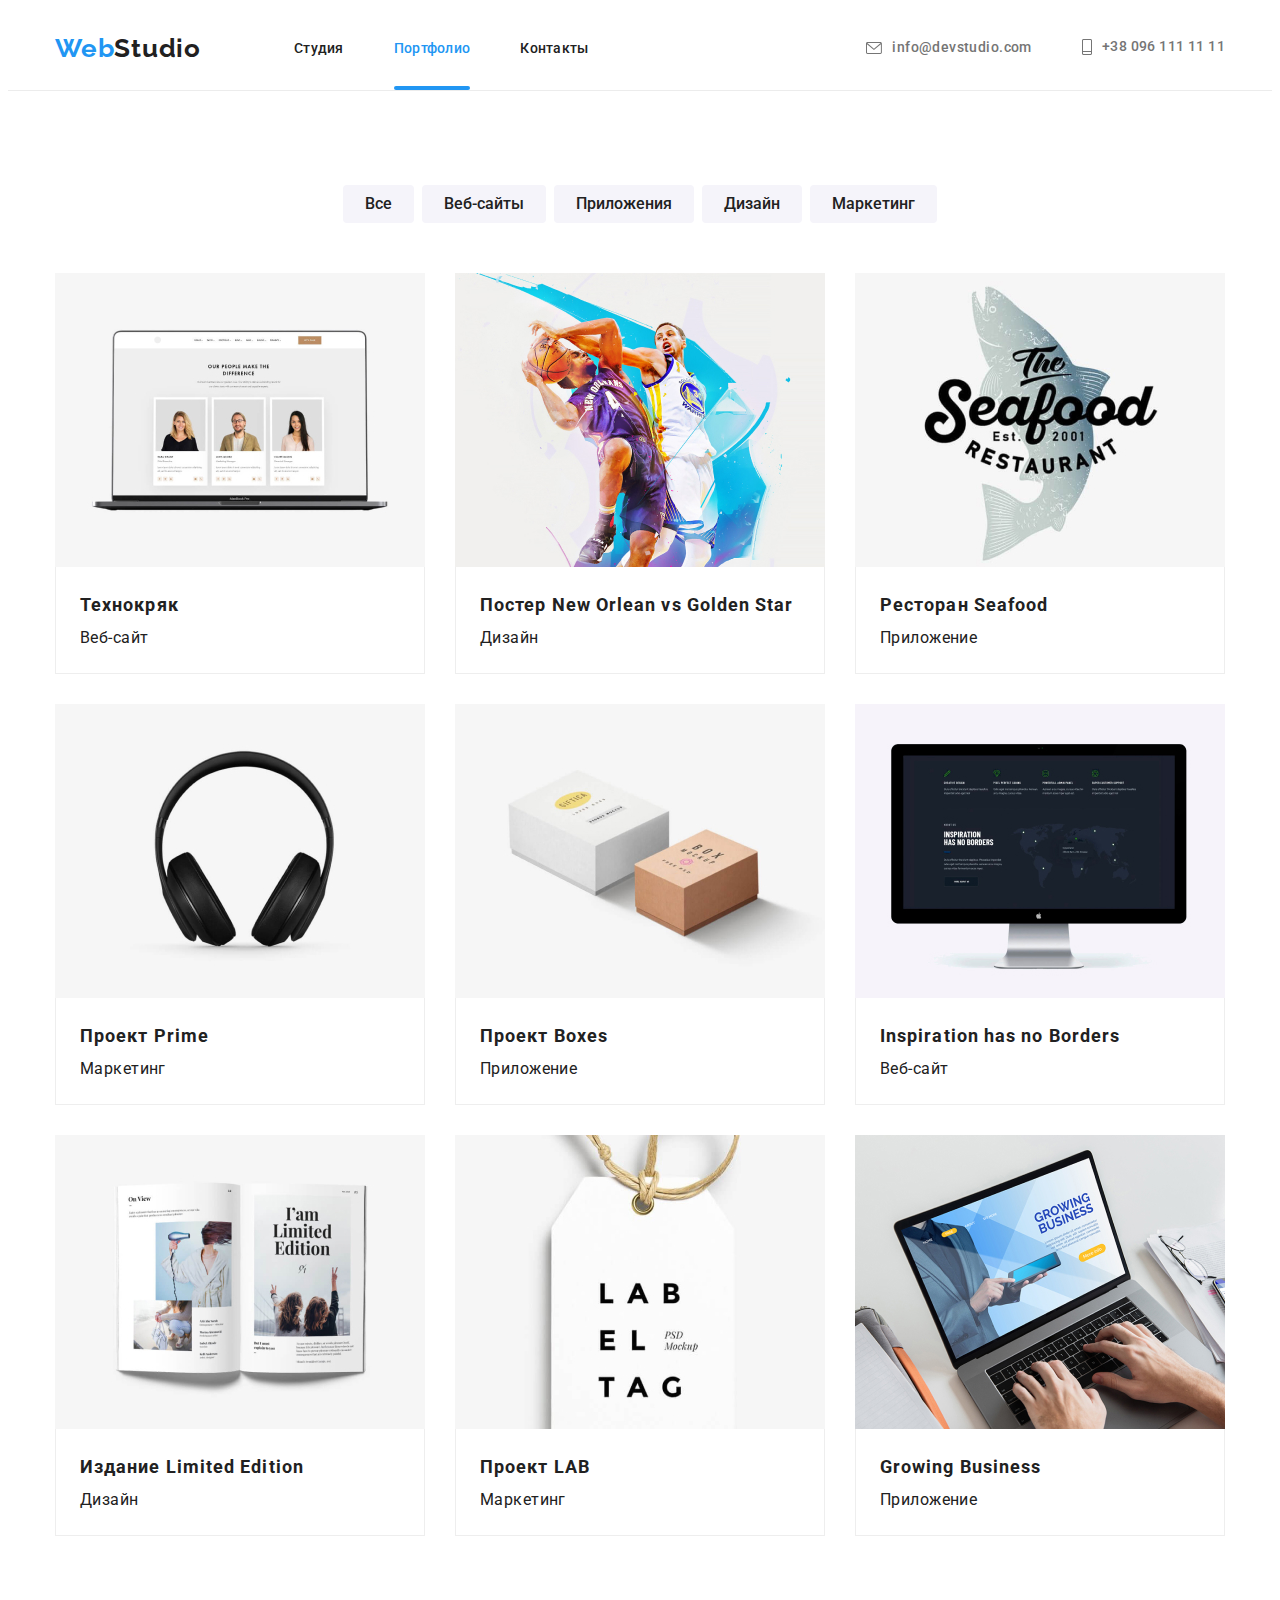
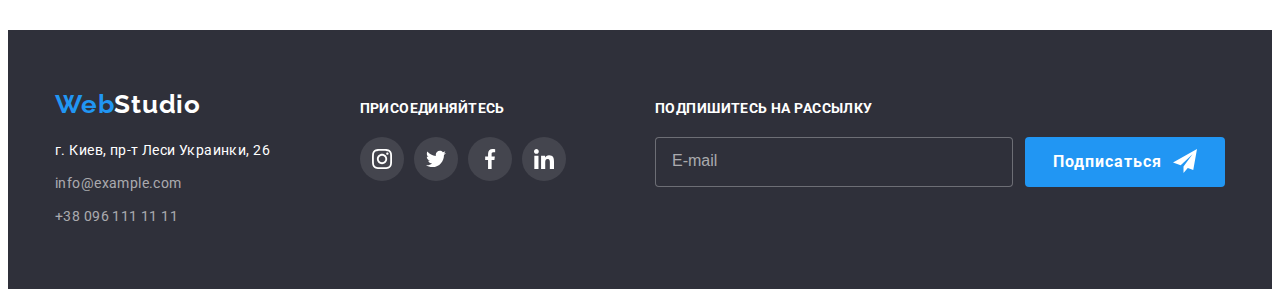
==== commit b0a3b312: "3. Заверш." ====
--- a/portfolio.html
+++ b/portfolio.html
@@ -3,281 +3,230 @@
 <head>
     <meta charset="UTF-8">
     <meta name="viewport" content="width=device-width, initial-scale=1.0">
-    <title>Portfolio </title>
-    <link href="https://fonts.googleapis.com/css2?family=Raleway:wght@700&family=Roboto:wght@400;500;700;900&display=swap"
-    rel="stylesheet">
-    <link rel="stylesheet" href="https://cdnjs.cloudflare.com/ajax/libs/modern-normalize/1.0.0/modern-normalize.css">
+    <title>Porfolio</title>
+    <link href="https://fonts.googleapis.com/css2?family=Roboto:wght@400;500;700&display=swap" rel="stylesheet">
+    <link rel="stylesheet" href="https://cdnjs.cloudflare.com/ajax/libs/modern-normalize/1.0.0/modern-normalize.min.css" integrity="sha512-ISS7cAi1PEhQ8jnbJpJZMd29NlhNj4AWYyLOSp2CE/CsHxTCu+r+t0D2yoJudVrd0/8fTVPUVDzY5Tvli75u/g==" crossorigin="anonymous" />
     <link rel="stylesheet" href="./css/main.min.css">
 </head>
 <body>
-       <!-- Хэдэр  -->
-    <header class="header">
-      <div class="container header-container">
-        <nav class="site-nav navigation">
-          <a class="logo nav-logo"  href="./index.html" class="nav-logo">Web<span class="logo-studio">Studio</span></a>
-          <ul class="list menu">
-            <li class="menu-item"><a href="./index.html" class="site-link ">Студия</a></li>
-            <li class="menu-item"><a class="site-link current" href="./portfolio.html">Портфолио</a>
-          </li>
-            
-            <li class="menu-item"><a href="#contacts" class="site-link">Контакты</a></li>
-         </ul>       
-        </nav>
- 
-        <ul class="list menu">
-            <li class="menu-item">
-              <a href="mailto:info@devstudio.com"  class="info">
-               <svg class="icon-clients" width="16px" height="12px"> 
-              <use href="./img/icons_img/symbol-defs.svg#E-mail-envelope-hover" >
-              </use>
-              </svg>
-                info@devstudio.com
-              </a>
-            </li>
-  
-            <li class="menu-item" >
-           <a href="tel:+380961111111" class="info">
-              <svg class="icon-clients" width="10px" height="16px">
-                <use href="./img/icons_img/symbol-defs.svg#tel-smartphone">
-                </use>
-                </svg>
-              +38 096 111 11 11</a></li>        
-          </ul>
-       </div>
+    <header class="header-border"> 
+        <div class="container header-container">
+        <nav class="main-nav"> 
+        <a href="./index.html" class="logo-header link"> <span class="logo-text-web">Web</span>Studio</a>
+    <ul class="list nav-box">
+        <li class="item"> <a href="./index.html" class="link nav-link"> Студия </a> </li>
+        <li class="item"> <a href="./portfolio.html" class="link nav-link current"> Портфолио</a>  </li>
+        <li class="item"> <a href="#footer" class="link nav-link"> Контакты</a> </li>
+    </ul>
+</nav>
+    <ul class="list contacts-box"> 
+        <li class="item"> <a href="mailto:info@devstudio.com" class="link contacts-link">
+                <svg class="contacts-icon" width="16" height="12">
+                    <use xlink:href="./images/spriteopt.svg#icon-envelope"></use>
+                </svg>info@devstudio.com </a>
+        </li>
+        <li class="item"> <a href="tel:380961111111" class="link contacts-link">
+                <svg class="contacts-icon" width="10" height="16">
+                    <use xlink:href="./images/spriteopt.svg#icon-Vectorphone"></use>
+                </svg> +38 096 111 11 11</a></li>
+    </ul>
+    </div>
     </header>
-
-     <main>
-
-     <!-- Фильтры -->
-     
-     <section class="filter">
-        <div  class="container">
-            <nav class="filter-navigation">
-            <h1  class="visually-hidden">Портфолио</h1>
-         <ul class="list filter-list list menu">
-             <li class="filter-item"><button class="link-filter" type="button">Все</button></li>
-             <li class="filter-item"><button class="link-filter" type="button">Веб-сайты</button></li>
-             <li class="filter-item"><button class="link-filter" type="button">Приложения</button></li>
-             <li class="filter-item"><button class="link-filter" type="button">Дизайн</button></li>
-             <li class="filter-item"><button class="link-filter" type="button">Маркетинг</button></li>
-         </ul>
-     </nav>
-    </div>
-    </section>
-
-
-
-     <!-- Оффер -->
-<section class="offer">
-    <div class="offer container"> 
-    <div class="offer-container">
+        <main>
+        <!-- section filter -->
+<section class="our-projects">
+<div class="container">
+    <h1 hidden>our services</h1>
+    <ul class="list filter-box">
+        <li class="item"> <button type="button" class="filter-button"> Все </button> </li>
+        <li class="item">  <button type="button" class="filter-button"> Веб-сайты</button></li>
+        <li class="item">  <button type="button" class="filter-button"> Приложения</button></li>
+        <li class="item"><button type="button" class="filter-button"> Дизайн</button> </li>
+        <li class="item"> <button type="button" class="filter-button"> Маркетинг</button> </li>
+    </ul>
+<!-- section projects preview-->
+    <ul class="list project-list">
+        <li class="project-card">
+            <a href="" class="link project-link">
+            <div  class="card-overlay">
+                <img src="./images/imgtehno.jpg" alt="Технокряк">
+            <p class="description"> Технокряк это современная площадка распространения коронавируса. Компании используют эту
+                платформу для цифрового шпионажа и атак на защищённые сервера конкурентов.</p>
+            </div>
+            <div class="project-info">
+            <h2 class="title project-title">Технокряк</h2>
+            <p class="project-topic"> Веб-сайт</p>
+        </div>
+        </a>
+        </li>
+        <li class="project-card">
+            <a href="" class="link project-link">
+                <div class="card-overlay">
+            <img src="./images/imggoldenstar.jpg" alt="Постер New Orlean vs Golden Star">
+            <p class="description"> Технокряк это современная площадка распространения коронавируса. Компании используют эту
+                платформу для цифрового шпионажа и атак на защищённые сервера конкурентов.</p>
+                </div>
+            <div class="project-info">
+            <h2 class="title project-title">Постер New Orlean vs Golden Star</h2>
+            <p class="project-topic"> Дизайн</p>
+        </div>
+        </a>
+        </li>
+        <li class="project-card">
+             <a href="" class="link project-link">
+                <div class="card-overlay">
+                 <img src="./images/imgseafood.jpg" alt="Ресторан Seafood">
+                <p class="description"> Технокряк это современная площадка распространения коронавируса. Компании используют эту
+                    платформу для цифрового шпионажа и атак на защищённые сервера конкурентов.</p>
+                </div>
+             <div class="project-info">
+             <h2 class="title project-title">Ресторан Seafood</h2>
+            <p class="project-topic"> Приложение</p>
+        </div>
+        </a>
+        </li>
+        <li class="project-card">
+            <a href="" class="link project-link">
+                <div class="card-overlay">
+                <img src="./images/imgprime.jpg" alt="Проект Prime">
+            <p class="description">Технокряк это современная площадка распространения коронавируса. Компании используют эту
+                платформу для цифрового шпионажа и атак на защищённые сервера конкурентов.</p>
+            </div>
+            <div class="project-info">
+            <h2 class="title project-title">Проект Prime</h2>
+            <p class="project-topic"> Маркетинг</p>
+        </div>
+        </a>
+        </li>
+        <li class="project-card">
+            <a href=""class="link project-link">
+                <div class="card-overlay">
+                <img src="./images/imgboxes.jpg" alt="Проект Boxes">
+                <p class="description"> Технокряк это современная площадка распространения коронавируса. Компании используют эту
+                    платформу для цифрового шпионажа и атак на защищённые сервера конкурентов.</p>
+                </div>
+            <div class="project-info">
+            <h2 class="title project-title">Проект Boxes</h2>
+            <p class="project-topic"> Приложение</p>
+        </div>
+        </a>
+        </li>
+        <li class="project-card">
+            <a href=""class="link project-link">
+                <div class="card-overlay">
+                    <img src="./images/imginspiratios.jpg" alt="Inspiration has no Borders">
+                <p class="description"> Технокряк это современная площадка распространения коронавируса. Компании используют эту
+                    платформу для цифрового шпионажа и атак на защищённые сервера конкурентов.</p>
+                </div>
+            <div class="project-info">
+            <h2 class="title project-title">Inspiration has no Borders</h2>
+            <p class="project-topic"> Веб-сайт</p>
+        </div>
+    </a>
+        </li>
+        <li class="project-card">
+             <a href="" class="link project-link">
+                <div class="card-overlay">
+                 <img src="./images/imglimedition.jpg" alt="Издание Limited Edition">
+                <p class="description"> Технокряк это современная площадка распространения коронавируса. Компании используют эту
+                    платформу для цифрового шпионажа и атак на защищённые сервера конкурентов.</p>
+                </div>
+             <div class="project-info">
+             <h2 class="title project-title">Издание Limited Edition</h2>
+            <p class="project-topic"> Дизайн</p>
+        </div>
+        </a>
+        </li>
+        <li class="project-card">
+            <a href=""class="link project-link">
+                <div class="card-overlay">
+                <img src="./images/imglab.jpg" alt="Проект LAB">
+            <p class="description"> Технокряк это современная площадка распространения коронавируса. Компании используют эту
+                платформу для цифрового шпионажа и атак на защищённые сервера конкурентов.</p>
+            </div>
+            <div class="project-info">
+            <h2 class="title project-title">Проект LAB</h2>
+            <p class="project-topic"> Маркетинг</p>
+        </div>
+        </a>
+        </li>
+        <li class="project-card">
+            <a href=""class="link project-link">
+                <div class="card-overlay">
+                <img src="./images/imggowbuss.jpg" alt="Growing Business">
+            <p class="description"> Технокряк это современная площадка распространения коронавируса. Компании используют эту
+                платформу для цифрового шпионажа и атак на защищённые сервера конкурентов.</p>
+            </div>
+             <div class="project-info">
+            <h2 class="title project-title">Growing Business</h2>
+            <p class="project-topic"> Приложение</p>
+            </div>
+            </a>
+        </li>
        
-        <ul class="list offer-list">
-        
-
-
-          <li class="offer-item">
-            <a class="link" href="">  
-              <div class="offer-overlay"> 
-              <img src="./img/img-21.jpg" alt="экран ноутбука">
-              <p class="description">Технокряк это современная площадка распространения коронавируса.
-                Компании используют эту платформу для цифрового шпионажа и атак на защищённые сервера конкурентов.</p>
-                </div>
-              <div class="offer-content"> 
-              <h2 class="offer-title">Технокряк</h2>
-              <p class="offer-text">Веб-сайт</p>
-              </div>
-            </a> 
-          </li>
-    
-          <li class="offer-item">
-          <a class="link" href=""> 
-          <div class="offer-overlay"> 
-          <img src="./img/img-22.jpg" alt="баскетбол брасок">
-          <p class="description">Технокряк это современная площадка распространения коронавируса.
-            Компании используют эту платформу для цифрового шпионажа и атак на защищённые сервера конкурентов.</p>
-            </div>
-            <div class="offer-content"> 
-            <h2 class="offer-title">Постер New Orlean vs Golden Star</h2>
-            <p class="offer-text">Дизайн</p>
-            </div>
-          </a> 
-        </li>
-
-        <li class="offer-item">
-          <a class="link" href="">  
-            <div class="offer-overlay"> 
-            <img src="./img/img-23.jpg" alt="логотип ресторана">
-            <p class="description">Технокряк это современная площадка распространения коронавируса.
-              Компании используют эту платформу для цифрового шпионажа и атак на защищённые сервера конкурентов.</p>
-              </div>
-            <div class="offer-content"> 
-            <h2 class="offer-title">Ресторан Seafood</h2>
-            <p class="offer-text">Приложение</p>
-            </div>
-            </a> 
-        </li>
-
-        <li class="offer-item">
-          <a class="link" href="">  
-            <div class="offer-overlay"> 
-            <img src="./img/img-24.jpg" alt="наушники">
-            <p class="description">Технокряк это современная площадка распространения коронавируса.
-              Компании используют эту платформу для цифрового шпионажа и атак на защищённые сервера конкурентов.</p>
-              </div>
-            <div class="offer-content"> 
-            <h2 class="offer-title">Проект Prime</h2>
-            <p class="offer-text">Маркетинг</p>
-            </div>
-          </a> 
-        </li>
-
-        <li class="offer-item">
-          <a class="link" href=""> 
-            <div class="offer-overlay"> 
-            <img src="./img/img-25.jpg" alt="коробки">
-            <p class="description">Технокряк это современная площадка распространения коронавируса.
-              Компании используют эту платформу для цифрового шпионажа и атак на защищённые сервера конкурентов.</p>
-              </div>
-            <div class="offer-content"> 
-            <h2 class="offer-title">Проект Boxes</h2>
-            <p class="offer-text">Приложение</p>
-            </div>
-        </a>      
-        </li>
-
-        <li class="offer-item">
-          <a class="link" href="">
-            <div class="offer-overlay"> 
-            <img src="./img/img-26.jpg" alt="монитор">
-            <p class="description">Технокряк это современная площадка распространения коронавируса.
-              Компании используют эту платформу для цифрового шпионажа и атак на защищённые сервера конкурентов.</p>
-              </div>
-            <div class="offer-content"> 
-            <h2 class="offer-title">Inspiration has no Borders</h2>
-            <p class="offer-text">Веб-сайт</p>
-            </div>
-          </a>     
-        </li>
-
-        <li class="offer-item">
-          <a class="link" href=""> 
-            <div class="offer-overlay"> 
-            <img src="./img/img-27.jpg" alt="журнал">
-            <p class="description">Технокряк это современная площадка распространения коронавируса.
-              Компании используют эту платформу для цифрового шпионажа и атак на защищённые сервера конкурентов.</p>
-              </div>
-            <div class="offer-content"> 
-            <h2 class="offer-title">Издание Limited Edition</h2>
-            <p class="offer-text">Дизайн</p>
-            </div>
-          </a>   
-        </li>
-
-        <li class="offer-item">
-          <a class="link" href="">  
-            <div class="offer-overlay"> 
-            <img src="./img/img-28.jpg" alt="ярлык">
-            <p class="description">Технокряк это современная площадка распространения коронавируса.
-              Компании используют эту платформу для цифрового шпионажа и атак на защищённые сервера конкурентов.</p>
-              </div>
-            <div class="offer-content"> 
-            <h2 class="offer-title">Проект LAB</h2>
-            <p class="offer-text">Маркетинг</p>
-            </div>
-          </a>  
-        </li>
-
-        <li class="offer-item">
-          <a class="link" href=""> 
-            <div class="offer-overlay"> 
-            <img src="./img/img-29.jpg" alt="руки на клавиатуре">
-            <p class="description">Технокряк это современная площадка распространения коронавируса.
-              Компании используют эту платформу для цифрового шпионажа и атак на защищённые сервера конкурентов.</p>
-              </div>
-            <div class="offer-content"> 
-            <h2 class="offer-title">Growing Business</h2>
-            <p class="offer-text">Приложение</p>
-            </div>
-          </a>
-        </li>
-    </ul>
-    </div>
-    </div>
+    </ul>
+</div>
 </section>
 </main>
-   <!-- Футер -->
-   <footer class="footer">
-    <div  class="container">
-     <div class="footer-content">
-       <div class="logo-cellar">
-     <a href="./index.html" class="footer-logo">Web<span class="footer-span">Studio</span></a>
-     
-     <address id="contacts" class="f-address">
-         <ul class="list footer-list">
-             <li class="item">
-               <a href="https://goo.gl/maps/YbcNqUV9bsxS3P7BA" target="blanc" rel="noopener noopener" class="footer-info">г. Киев, пр-т Леси Украинки, 26</a>
-             </li>
-             <li class="item">
-               <a href="mailto:info@example.com" class="footer-info">info@example.com</a>
-             </li>
-             <li cclass="item">
-               <a href="tel:+380991111111" class="footer-info">+3 8 099 111 11 11</a> 
-             </li>
-         </ul>
-     </address>
-   </div>
-   <div class="footer-social">
-     <p class="text-connect">присоединяйтесь</p>
-     <ul class="list social-icons-footer">
-       <li class="social-icons-item">
-         <a class="social-icons-link-footer" href="https://instagram.com/" target="_blank" rel="noopener noreferer"
-           aria-label="Instagram">
-           <svg class="social-icons-footer-svg">
-             <use href="./img/icons_img/symbol-defs.svg#instagram"></use>
-           </svg>
-         </a>
-       </li>
-       <li class="social-icons-item">
-         <a class="social-icons-link-footer" href="https://twitter.com/" target="_blank" rel="noopener noreferer"
-           aria-label="Twitter">
-           <svg class="social-icons-footer-svg">
-             <use href="./img/icons_img/symbol-defs.svg#twitter"></use>
-           </svg>
-         </a>
-       </li>
-       <li class="social-icons-item">
-         <a class="social-icons-link-footer" href="https://facebook.com/" target="_blank" rel="noopener noreferer"
-           aria-label="Facebook">
-           <svg class="social-icons-footer-svg">
-             <use href="./img/icons_img/symbol-defs.svg#facebook"></use>
-           </svg>
-         </a>
-       </li>
-       <li class="social-icons-item">
-         <a class="social-icons-link-footer" href="https://linkedin.com/" target="_blank" rel="noopener noreferer"
-           aria-label="Linkedin">
-           <svg class="social-icons-footer-svg">
-             <use href="./img/icons_img/symbol-defs.svg#linkedin"></use>
-           </svg>
-         </a>
-       </li>
-     </ul>
-   </div>
-   <div class="footer-form-container">
-     <form class="footer-form">
-       <div class="footer-mai-input">
-         <label for="footer-mail">Подпишитесь на рассылку</label>
-         <input class="helper" type="text" name="footer-mail" id="footer-mail" placeholder="E-mail">
-       </div>
-       
-       <button type="submit">Подписаться <svg class="footer-form-icon"
-         width="24px" height="24px">
-         <use href="./img/icons_img/symbol-defs.svg#icon-send"></use>
-       </svg></button>
-     </form>
-   </div>
- </div>
- </footer>
+<footer id="footer" class="footer-section ">
+    <div class="container footer-container">
+        <div class="adress">
+            <a href="" class="logo-footer link"> <span class="logo-text-web">Web</span>Studio</a>
+            <address>
+                <ul class="list adress-list">
+                    <li> <a href="https://goo.gl/maps/kVWGbVpcU5Uk7s2LA" class="link adress-map "> г. Киев, пр-т Леси
+                            Украинки, 26</a> </li>
+                    <li> <a href="mailto:info@example.com" class="link adress-link">info@example.com</a> </li>
+                    <li> <a href="tel:380961111111" class="link adress-link"> +38 096 111 11 11</a></li>
+                </ul>
+            </address>
+        </div>
+        <div class="join-us">
+            <h3 class="footer-title">Присоединяйтесь</h3>
+            <ul class="list social-box-footer">
+                <li class="social-list">
+                    <a href="" class="socialmedia-foot">
+                        <svg class="socialmedia-icon">
+                            <use xlink:href="./images/spriteopt.svg#icon-instagram-2foot">
+                            </use>
+                        </svg></a>
+                </li>
+                <li class="social-list">
+                    <a href="" class="socialmedia-foot">
+                        <svg class="socialmedia-icon">
+                            <use xlink:href="./images/spriteopt.svg#icon-twitter-1foot">
+                            </use>
+                        </svg></a>
+                </li>
+                <li class="social-list">
+                    <a href="" class="socialmedia-foot">
+                        <svg class="socialmedia-icon">
+                            <use xlink:href="./images/spriteopt.svg#icon-facebook-1foot">
+                            </use>
+                        </svg></a>
+                </li>
+                <li class="social-list">
+                    <a href="" class="socialmedia-foot">
+                        <svg class="socialmedia-icon">
+                            <use xlink:href="./images/spriteopt.svg#icon-linkedin-1foot">
+                            </use>
+                        </svg></a>
+                </li>
+            </ul>
+        </div>
+        <div class="subscribe">
+            <h3 class="footer-title">Подпишитесь на рассылку</h3>
+            <form class="subscribe-form">
+                <input type="email" placeholder="E-mail" name="subscribe-email" class="subscribe-input">
+                <button type="submit" class="subscribe-btn">
+                    <svg class="btn-icon">
+                        <use xlink:href="./images/spriteopt.svg#icon-iconsend">
+                        </use>
+                    </svg>Подписаться</button>
+            </form>
+
+        </div>
+    </div>
+</footer>
 </body>
 </html>--- a/css/main.min.css
+++ b/css/main.min.css
@@ -1,2 +1,2 @@
-:root{--primary-text-color: #212121;--text-color-p: #757575;--white: #FFFFFF;--main-background: #E5E5E5;--hero-footer-bcg: #2F303A;--blue: #2196F3;--footer-address: rgba(255, 255, 255, 0.6);--bcg-team: #F5F4FA;--svg-color: #AFB1B8}html{box-sizing:border-box}*,*::before,*::after{box-sizing:inherit}body{margin:0;font-family:Roboto, sans-serif;line-height:1.5}h1,h2,h3{margin-top:0}.hidden{position:absolute;width:1px;height:1px;margin:-1px;border:0;padding:0;clip:rect(0 0 0 0);overflow:hidden}.container{width:1200px;padding-left:15px;padding-right:15px;margin-left:auto;margin-right:auto}.list{list-style:none;margin:0;padding:0}main{background-color:var(--white)}li{list-style:none}img{display:block;width:100%;height:auto}.site-nav{background-color:var(--white)}.header{background-color:var(--white);border-bottom:1px solid #ECECEC}.header .contact-linc{margin-right:50px}.header .icon-clients{margin-right:10px}.header .logo{margin-right:121px}.header-container{display:flex;justify-content:flex-end;align-items:center}.navigation{display:flex;align-items:center;margin-right:auto}.nav-logo{color:var(--blue);font-family:Raleway, sans-serif;font-weight:700;font-size:26px;list-style:1.2;letter-spacing:0.03em;text-decoration:none;margin-right:93px;padding-top:24px;padding-bottom:25px}.logo-studio{color:var(--primary-text-color)}.site-link{color:var(--primary-text-color);font-weight:500;font-size:14px;line-height:0.87;letter-spacing:0.02em;text-decoration:none}.site-link:hover,.site-link:focus{color:var(--blue)}.site-link.current{color:var(--blue);text-decoration:none}.menu{display:inline-flex}.menu-item:not(:last-child){margin-right:50px}.menu-item{padding-top:32px;padding-bottom:-24px}.info{color:var(--text-color-p);font-weight:500;font-size:14px;line-height:1.14;letter-spacing:0.02em;text-decoration:none;display:flex;align-items:center;padding-bottom:32px}.info:hover,.info:focus{color:var(--blue)}.icon-contacts{margin-right:10px}.menu-item a:hover,.menu-item a:focus{color:var(--blue)}.header .site-link.current::after{display:block;content:'';position:absolute;height:4px;width:100%;left:0;bottom:0;margin-top:24px;position:relative;background-color:var(--blue);border-radius:2px}.hero{background-color:var(--hero-footer-bcg);padding-top:200px;padding-bottom:210px;background-image:linear-gradient(to right, rgba(47,48,58,0.8), rgba(0,0,0,0.2)),url("../img/fon_img/fon.jpg");background-repeat:no-repeat;height:600px;background-position:center;background-size:100}.hero-content{max-width:696px}.hero-title{color:var(--white);font-weight:900;font-size:44px;line-height:1.36;text-align:center;letter-spacing:0.06em;text-transform:uppercase}.hero .button{border:1px solid var(--blue);display:inline-block;padding:10px 32px;color:var(--white);background-color:var(--blue);text-decoration:none;font-weight:700;font-size:16px;line-height:1.87;box-shadow:0px 4px 4px rgba(0,0,0,0.15);border-radius:4px;margin-top:30px;align-items:center;text-align:center;letter-spacing:0.06em;border:0;transition-property:background-color;transition-duration:250ms;transition-timing-function:cubic-bezier(0.4, 0, 0.2, 1)}.hero .button :hover,.hero .button :focus{background-color:#188ce8}.section{padding-top:94px;padding-bottom:94px}.details{background-color:var(---white);padding-top:94px;padding-bottom:94px}.details-title{color:var(--primary-text-color);font-weight:700;font-size:14px;line-height:1.14;letter-spacing:0.03em;text-transform:uppercase}.details-list{display:flex;flex-wrap:wrap;margin-left:-30px;margin-top:-30px;padding:0;list-style:none}.details-item::before{display:block;justify-content:center;align-items:center;content:"";height:120px;border-radius:4px;border:1px solid transparent;background-color:var(--bcg-team);margin-bottom:30px;background-repeat:no-repeat;background-position:center}.icon-1::before{background-image:url(..//img/icons_img/antenna-1.svg)}.icon-2::before{background-image:url(..//img/icons_img/clock-1.svg)}.icon-3::before{background-image:url(..//img/icons_img/diagram-1.svg)}.icon-4::before{background-image:url(..//img/icons_img/astronaut-1.svg)}.details-item{flex-basis:calc(100% / 4 - 30px);margin-left:30px;margin-top:30px}.details-text{color:var(--text-color-p);font-weight:400;font-size:14px;line-height:1.71;letter-spacing:0.03em}.visually-hidden{position:absolute !important;clip:rect(1px 1px 1px 1px);clip:rect(1px, 1px, 1px, 1px);padding:0 !important;border:0 !important;height:1px !important;width:1px !important;overflow:hidden}.occupation{background-color:var(---white);padding-bottom:94px}.occupation-title{color:var(--primary-text-color);margin-bottom:50px;font-weight:700;font-size:36px;line-height:1.16;text-align:center;letter-spacing:0.03em}.occupation-list{display:flex;flex-wrap:wrap;margin-left:-30px;margin-top:-30px;padding:0;list-style:none}.occupation-item{flex-basis:calc(100% / 3 - 30px);border-radius:4px;margin-left:30px;margin-top:30px;text-align:center}.occupation-list .occupation-item{position:relative}.occupation .wedo-content{position:absolute;bottom:0;margin-top:0;margin-bottom:0;padding-top:27px;padding-bottom:27px;width:100%;font-weight:700;font-size:14px;line-height:1.14;text-align:center;text-transform:uppercase;background-color:rgba(47,48,58,0.8);color:#ffffff}.team{background-color:var(--bcg-team);padding-top:94px}.team-title{color:var(--primary-text-color);font-weight:700;font-size:36px;line-height:1.16;text-align:center;letter-spacing:0.03em;margin-bottom:50px}.team-list{display:flex;flex-wrap:wrap;margin-left:-30px;margin-top:-30px;padding:0;list-style:none}.team-item{flex-basis:calc(100% / 4 - 30px);text-align:center;margin-left:30px;margin-top:30px;width:270px;border:1px solid #EEEEEE;box-shadow:0px 1px 3px rgba(0,0,0,0.12),0px 1px 1px rgba(0,0,0,0.14),0px 2px 1px rgba(0,0,0,0.2);border-radius:0px 0px 4px 4px}.team-content{background-color:#FFFFFF;padding-top:30px;padding-bottom:30px}.team-names{color:var(--primary-text-color);font-weight:500;font-size:16px;line-height:1.18;letter-spacing:0.03em;margin-bottom:10px}.team-text{color:var(--text-color-p);margin:0px;font-weight:400;font-size:16px;line-height:1.18}.social-icons-svg{width:20px;height:20px;list-style:none;fill:var(--svg-color);transition-property:fill;transition-duration:250ms;transition-timing-function:cubic-bezier(0.4, 0, 0.2, 1)}.social-icons-footer-svg{width:20px;height:20px;list-style:none;fill:var(--white);transition-property:fill;transition-duration:250ms;transition-timing-function:cubic-bezier(0.4, 0, 0.2, 1)}.social-icons{display:flex;list-style:none;padding-top:0;padding-left:32px;padding-right:32px;margin-block-start:1em;margin-block-end:1em}.social-icons-footer{display:flex;list-style:none;padding:0;margin-top:20px;margin-bottom:0;margin-left:0;margin-right:0}.social-icons-item:not(:last-child){margin-right:10px}.social-icons-link{display:flex;justify-content:center;align-items:center;width:44px;height:44px;background-color:var(--white);border-radius:50%;transition-property:background-color;transition-duration:250ms;transition-timing-function:cubic-bezier(0.4, 0, 0.2, 1)}.social-icons-link-footer{display:flex;justify-content:center;align-items:center;width:44px;height:44px;background-color:rgba(255,255,255,0.1);border-radius:50%;transition-property:background-color;transition-duration:250ms;transition-timing-function:cubic-bezier(0.4, 0, 0.2, 1)}.social-icons-link:hover .social-icons-svg,.social-icons-link:focus .social-icons-svg{fill:var(--white)}.social-icons-link:hover,.social-icons-link:focus{background-color:var(--blue)}.social-icons-link-footer:hover .social-icons-footer-svg,.social-icons-link-footer:focus .social-icons-footer-svg{fill:var(--white)}.social-icons-link-footer:hover,.social-icons-link-footer:focus{background-color:var(--blue)}.clients-bgc{background-color:var(--white)}.clients{padding-bottom:94px;padding-top:94px}.clients-title{font-family:Roboto;font-style:normal;font-weight:bold;font-size:36px;line-height:1.17em;letter-spacing:0.03em;color:var(--black);margin-top:0;margin-bottom:50px;text-align:center}.clients-logo{list-style:none;display:flex;padding:0;margin:0}.icon-item:not(:last-child){margin-right:30px}.icon-link:last-child{margin-right:0}.icon-link{display:flex;color:#afb1b8;width:170px;height:90px;border:1px solid #afb1b8;border-radius:4px;justify-content:center;align-items:center}.icon-clients{fill:currentColor}.icon-link:hover .icon-clients,.icon-link:focus .icon-clients{fill:var(--blue)}.icon-link:hover,.icon-link:focus{background-color:var(--white);border:1px solid #2196f3}.filter{background-color:var(---white);padding-top:94px;padding-bottom:56px}.filter-item:not(:last-child){margin-right:8px}.filter-navigation{display:flex;align-items:center;justify-content:center}.link-filter{display:inline-block;min-width:73px;color:var(--primary-text-color);font-family:inherit;font-weight:500;font-size:16px;line-height:1.62;text-align:center;letter-spacing:0.03em;padding-right:22px;padding-left:22px;padding-top:9px;padding-bottom:9px;border-radius:4px;text-align:center;border:none;font-family:"Roboto";letter-spacing:0.03em;color:var(--black);transition-property:background-color, color;transition-duration:250ms;transition-timing-function:cubic-bezier(0.4, 0, 0.2, 1)}.filter .link-filter:hover,.link-filterk:focus{background:var(--blue);color:var(--white);box-shadow:0px 3px 1px rgba(0,0,0,0.1),0px 1px 2px rgba(0,0,0,0.08),0px 2px 2px rgba(0,0,0,0.12)}.Offer{background-color:var(---white)}.offer-container{padding-bottom:94px}.offer-title{color:var(--primary-text-color);margin-bottom:4px;font-weight:700;font-size:18px;line-height:2;letter-spacing:0.06em}.offer-list{display:flex;flex-wrap:wrap;margin-left:-30px;margin-top:-30px;padding:0;list-style:none;padding-left:0;margin-top:0px;margin-bottom:0}.offer-item{flex-basis:calc(100% / 3- 30px);margin-left:30px;margin-top:30px;width:370px;border-radius:0px 0px 4px 4px}.offer-content{background-color:#FFFFFF;padding:20px 24px}.offer-text{color:var(--text-color-p);margin:0px;font-weight:400;font-size:16px;line-height:1.8;letter-spacing:0.03em}.offer .link{display:block;background:var(--white);border:1px solid #eeeeee;text-decoration:none;padding-bottom:20px;transition-property:box-shadow;transition-duration:250ms;transition-timing-function:cubic-bezier(0.4, 0, 0.2, 1)}.offer .link:hover,.offer .link:focus{box-shadow:0px 1px 1px rgba(0,0,0,0.12),0px 4px 4px rgba(0,0,0,0.06),1px 4px 6px rgba(0,0,0,0.16)}.offer-overlay{position:relative;display:flex;align-items:center;overflow:hidden}.offer-overlay::before{content:'';position:absolute;width:100%;height:100%;background:rgba(33,150,243,0.9);opacity:0;transition-property:opacity, transform;transition-duration:250ms;transition-timing-function:cubic-bezier(0.4, 0, 0.2, 1);transform:translateY(100%)}.offer .link:hover .offer-overlay::before,.offer .link:focus .offer-overlay::before{opacity:1;transform:translateY(0)}.offer-overlay>.description{position:absolute;margin-top:0;margin-bottom:0;padding-right:24px;padding-left:24px;font-size:18px;line-height:1.555;color:#ffffff;opacity:0;transition-property:opacity, transform;transition-duration:250ms;transition-timing-function:cubic-bezier(0.4, 0, 0.2, 1);transform:translateY(100%)}.offer .link:hover .description,.offer .link:focus .description{opacity:1;transform:translateY(0)}.footer{background-color:var(--hero-footer-bcg);padding-top:60px;padding-bottom:60px}.footer-logo{color:var(--blue);font-family:Raleway, sans-serif;font-weight:700;font-size:26px;list-style:1.2;letter-spacing:0.03em;text-decoration:none}.footer-span{color:var(--white)}.f-address{color:var(--white);font-weight:400;font-size:14px;line-height:1.71;letter-spacing:0.03em;margin:0;margin-top:20px}.footer-list .item:not(:last-child){margin-bottom:9px}.f-address:hover,.f-address:focus{color:var(--blue);text-decoration:none}.footer-info{color:var(--footer-address);font-weight:400;font-size:14px;line-height:1.71}.footer-info:hover,.footer-info:focus{color:var(--blue)}.footer-content{display:flex}.footer-social{margin-left:70px;padding-top:12px}.text-connect{font-family:Roboto;font-style:normal;font-weight:bold;font-size:14px;line-height:16px;letter-spacing:0.03em;text-transform:uppercase;color:var(--white);padding:0;margin:0}.footer-form{display:flex;align-items:flex-end}.footer-mai-input{display:flex;flex-direction:column}.footer-mai-input .helper::placeholder{color:rgba(255,255,255,0.6)}.footer-mai-input label{font-weight:700;font-size:14px;line-height:1.142;text-transform:uppercase;color:#ffffff}.footer-mai-input input{margin-top:20px;padding-top:15px;padding-right:16px;padding-bottom:15px;padding-left:16px;width:358px;border:1px solid rgba(255,255,255,0.3);filter:drop-shadow(0px 4px 4px rgba(0,0,0,0.15));border-radius:4px;background-color:transparent}.footer-form-container{padding-top:14px;margin-left:93px}.footer-form-container button{margin-left:12px;padding-top:10px;padding-right:28px;padding-bottom:10px;padding-left:29px;display:flex;align-items:center;font-weight:700;font-size:16px;line-height:1.875;letter-spacing:0.06em;color:#ffffff;background-color:var(--blue);border:0;box-shadow:0px 4px 4px rgba(0,0,0,0.15);border-radius:4px}.footer-form-icon{margin-left:10px;fill:var(--white)}.backdrop{position:fixed;top:0;left:0;width:100%;height:100%;background:rgba(0,0,0,0.2);transition-property:opacity;transition-duration:250ms;transition-timing-function:cubic-bezier(0.4, 0, 0.2, 1)}.backdrop.is-hidden{opacity:0;pointer-events:none}.modal{padding:40px;position:absolute;top:50%;left:50%;width:528px;height:581px;background:#ffffff;box-shadow:0px 1px 3px rgba(0,0,0,0.12),0px 1px 1px rgba(0,0,0,0.14),0px 2px 1px rgba(0,0,0,0.2);border-radius:4px;transform:translate(-50%, -50%) scale(1);transition:transform 250ms cubic-bezier(0.4, 0, 0.2, 1)}.backdrop .is-hidden .modal{transform:translate(-50%, -50%) scale(0)}.modal .modal-button{position:absolute;right:8px;top:8px;padding:5px;width:30px;height:30px;background-color:#fff;border:1px solid rgba(0,0,0,0.1);border-radius:50%;transition-property:border;transition-duration:250ms;transition-timing-function:cubic-bezier(0.4, 0, 0.2, 1)}.modal-button:hover,.modal-button:focus{fill:var(--blue)}.modal-content{display:flex;flex-direction:column}.modal-content .title{margin-top:0;margin-bottom:12px;font-weight:700;font-size:20px;line-height:1.15;text-align:center;color:var(--primary-text-color)}.modal-content-label{position:relative;display:block;font-weight:400;font-size:12px;line-height:1.166;letter-spacing:0.01em;color:var(--text-color-p)}.modal-content-label:nth-child(n+3){margin-top:10px}.modal-content-imput{margin-top:4px;padding-top:12px;padding-right:16px;padding-bottom:12px;padding-left:35px;display:block;border:1px solid rgba(33,33,33,0.2);border-radius:4px;width:100%;resize:none;transition-property:border;transition-duration:250ms;transition-timing-function:cubic-bezier(0.4, 0, 0.2, 1)}.modal-content-imput:focus,.modal-content-imput:hover{border:1px solid var(--blue)}.modal-content-imput:focus ~ .modal-content-icon,.modal-content-imput:hover ~ .modal-content-icon{fill:var(--blue)}.modal-content-imput.coments{padding-left:16px;height:120px}.modal-content-imput.coments::placeholder{color:rgba(117,117,117,0.5)}.modal-content-icon{position:absolute;top:50%;left:12px;transition-property:fill;transition-duration:250ms;transition-timing-function:cubic-bezier(0.4, 0, 0.2, 1)}.modal-content-check{display:flex;align-items:center;flex-direction:row-reverse;margin-top:20px;margin-right:auto;margin-left:auto;font-weight:400;font-size:14px;line-height:1.714;color:var(--text-color-p);justify-content:center;letter-spacing:0.03em}.input-check-castom{margin-right:7px;width:16px;height:15px;border:1px solid #212121;border-radius:4px;fill:#ffffff;background-color:#ffffff;transition-property:background-color, border-color;transition-duration:250ms;transition-timing-function:cubic-bezier(0.4, 0, 0.2, 1)}.input-check-castom svg{display:block}.modal-input-check:checked ~ .input-check-castom{background-color:var(--blue);border-color:var(--blue)}.modal-content-check .link{margin-left:4px;color:var(--blue)}.modal-content-button{display:block;margin-top:30px;margin-right:auto;margin-left:auto;padding-top:10px;padding-right:55px;padding-bottom:10px;padding-left:56px;font-weight:700;font-size:16px;line-height:1.875;letter-spacing:0.06em;color:#ffffff;background-color:#2196f3;box-shadow:0px 4px 4px rgba(0,0,0,0.15);border-radius:4px;border:0;transition-property:background-color;transition-duration:250ms;transition-timing-function:cubic-bezier(0.4, 0, 0.2, 1)}.modal-content-button:hover,.modal-content-button:focus{background:#188ce8;box-shadow:0px 4px 4px rgba(0,0,0,0.15);border-radius:4px}
+@font-face{font-family:"Raleway";font-style:normal;font-weight:400;src:url("../fonts/raleway-v18-latin_cyrillic-regular.eot");src:local(""),url("../fonts/raleway-v18-latin_cyrillic/raleway-v18-latin_cyrillic-regular.eot?#iefix") format("embedded-opentype"),url("../fonts/raleway-v18-latin_cyrillic/raleway-v18-latin_cyrillic-regular.woff2") format("woff2"),url("../fonts/raleway-v18-latin_cyrillic/raleway-v18-latin_cyrillic-regular.woff") format("woff"),Modern Browsers url("../fonts/raleway-v18-latin_cyrillic/raleway-v18-latin_cyrillic-regular.ttf") format("truetype"),url("../fonts/raleway-v18-latin_cyrillic/raleway-v18-latin_cyrillic-regular.svg#Raleway") format("svg")}@font-face{font-family:"Raleway";font-style:normal;font-weight:700;src:url("../fonts/raleway-v18-latin_cyrillic/raleway-v18-latin_cyrillic-700.eot");src:local(""),url("../fonts/raleway-v18-latin_cyrillic/raleway-v18-latin_cyrillic-700.eot?#iefix") format("embedded-opentype"),url("../fonts/raleway-v18-latin_cyrillic/raleway-v18-latin_cyrillic-700.woff2") format("woff2"),url("../fonts/raleway-v18-latin_cyrillic/raleway-v18-latin_cyrillic-700.woff") format("woff"),url("../fonts/raleway-v18-latin_cyrillic/raleway-v18-latin_cyrillic-700.ttf") format("truetype"),url("../fonts/raleway-v18-latin_cyrillic/raleway-v18-latin_cyrillic-700.svg#Raleway") format("svg")}.hero-button:hover,.hero-button:focus,.subscribe-btn:hover,.send-btn:hover,.subscribe-btn:focus,.send-btn:focus,.subscribe-btn:hover .btn-icon,.send-btn:hover .btn-icon,.subscribe-btn:focus .btn-icon,.send-btn:focus .btn-icon,.socialmedia:hover,.socialmedia-foot:hover,.socialmedia:focus,.socialmedia-foot:focus,.clientlogo:hover,.clientlogo:focus,.filter-button:hover,.filter-button:focus,.project-link:hover,.project-link:focus,.project-link:hover .card-overlay .description,.project-link:focus .card-overlay .description,.adress-list .adress-link:hover,.adress-list .adress-link:focus,.backdrop,.modal,.close-modal-btn:hover .close-icon,.close-modal-btn:focus .close-icon,.check-input:checked+.check-icon,.check-input:checked:focus+.check-icon,.form-input:focus,.form-input:focus+.input-icon{transition-duration:250ms;transition-timing-function:cubic-bezier(0.4, 0, 0.2, 1)}html{box-sizing:border-box}*,*::before,*::after{box-sizing:inherit}h1,h2,h3,p{margin:0}body{font-family:"Roboto", sans-serif;font-size:14px;font-weight:400;color:#212121;line-height:1.14;letter-spacing:0.03em}img{display:block;max-width:100%;height:auto}address{font-style:normal}.link{text-decoration:none}.title{font-weight:700}.title-middle{font-size:36px;font-weight:700;line-height:1.16;text-align:center;padding-bottom:50px}.list{list-style:none;margin:0;padding:0}.container{width:1200px;padding-left:15px;padding-right:15px;padding-top:94px;padding-bottom:94px;margin-left:auto;margin-right:auto}.header-border{border-bottom:1px solid #ececec}.header-container{display:flex;justify-content:flex-end;align-items:center;padding-top:0;padding-bottom:0}.main-nav{display:flex;align-items:center;margin-right:auto;letter-spacing:0.02em}.main-nav .nav-box{display:flex;margin-left:93px}.main-nav .nav-box .item:not(:last-child){margin-right:50px}.main-nav .nav-box .item{position:relative}.main-nav .nav-link{display:block;padding-top:33px;padding-bottom:33px;color:#212121;font-weight:500}.main-nav .nav-link:hover,.main-nav .nav-link:focus{color:#2196f3;transition:color 250ms cubic-bezier(0.4, 0, 0.2, 1)}.main-nav .current{color:#2196f3}.main-nav .current::after{position:absolute;bottom:0;content:"";display:block;width:100%;height:4px;background-color:currentColor;border-radius:2px}.contacts-box{display:flex;align-items:center}.contacts-box .item+.item{margin-left:50px}.contacts-icon{margin-right:10px;fill:#757575}.contacts-link:hover .contacts-icon,.contacts-link:focus .contacts-icon{fill:#2196f3;transition:fill 250ms cubic-bezier(0.4, 0, 0.2, 1)}.contacts-link{display:inline-flex;align-items:center;color:#757575;font-weight:500}.contacts-link:hover,.contacts-link:focus{color:#2196f3;transition:color 250ms cubic-bezier(0.4, 0, 0.2, 1)}.logo-header,.logo-footer{font-family:"Raleway", sans-serif;font-weight:700;font-size:26px;letter-spacing:0.03em}.logo-header{color:#212121}.logo-footer{color:#fff;display:inline-block;margin-bottom:20px}.logo-text-web{color:#2196f3}.hero-section{max-width:1600px;margin-left:auto;margin-right:auto;background-image:linear-gradient(to right, rgba(47,48,58,0.4), rgba(47,48,58,0.4)),url("../images/imghero-min.jpg");background-color:#2f303a}.hero-container{max-width:650px;padding-top:200px;padding-bottom:200px;text-align:center;letter-spacing:0.06em}.hero-container .hero-title{color:#fff;font-size:44px;font-weight:900;line-height:1.36;text-transform:uppercase;margin-bottom:30px}.hero-button,.subscribe-btn,.send-btn{align-items:center;width:200px;height:50px;background-color:#2196f3;color:#fff;font-family:inherit;font-size:16px;font-weight:700;line-height:1.87;letter-spacing:0.06em;padding-top:10px;padding-bottom:10px;border-radius:4px;border-style:none}.hero-button:hover,.hero-button:focus,.subscribe-btn:hover,.send-btn:hover,.subscribe-btn:focus,.send-btn:focus{background-color:#fff;color:#2196f3}.hero-button{position:relative}.subscribe-btn,.send-btn{position:relative;display:inline-flex;padding-left:28px;margin-left:12px}.btn-icon{position:absolute;top:0;right:28px;width:24px;height:24px;fill:#fff;transform:translateY(50%)}.subscribe-btn:hover .btn-icon,.send-btn:hover .btn-icon,.subscribe-btn:focus .btn-icon,.send-btn:focus .btn-icon{fill:#2196f3;transition-property:fill}.send-btn{padding-left:55px;left:25%;margin-top:30px;margin-left:0}.about-us{display:flex}.about-us .about-us-title{font-size:14px;text-transform:uppercase;margin-bottom:10px}.about-us .about-us-info{color:#757575;line-height:1.7}.about-us .item{max-width:270px;margin-right:30px}.about-us .item .item:last-child{margin-right:0}.about-us .item::before{content:"";display:block;height:120px;margin-bottom:30px;background-size:auto;background-repeat:no-repeat;background-position:center;background-color:#f5f4fa;border-radius:4px}.icon-space::before{background-image:url(../images/Groupspace.svg)}.icon-clock::before{background-image:url(../images/clock.svg)}.icon-diagram::before{background-image:url(../images/diagram.svg)}.icon-astronaut::before{background-image:url(../images/astronaut.svg)}.what-we-do-section .container{padding-top:0}.what-we-do{display:flex}.what-we-do .item:not(:last-child){margin-right:30px}.what-we-do .item{position:relative}.what-we-do-title{position:absolute;bottom:0;width:100%;padding-top:27px;padding-bottom:27px;text-align:center;text-transform:uppercase;color:#fff;background-color:rgba(47,48,58,0.8)}.our-team-section{background-color:#f5f4fa}.team{display:flex}.team-card{margin-right:30px;box-shadow:0px 1px 3px rgba(0,0,0,0.12),0px 1px 1px rgba(0,0,0,0.14),0px 2px 1px rgba(0,0,0,0.2);border-radius:0px 0px 4px 4px}.team-card:last-child{margin-right:0}.card-info{background-color:#fff;line-height:1.18;font-size:16px;padding-top:30px;padding-bottom:30px;text-align:center}.card-info .name{font-weight:500;margin-bottom:10px}.card-info .position{color:#757575}.social-box{display:flex;padding-left:32px;padding-right:32px;margin-top:16px}.social-list:not(:last-child){margin-right:10px}.socialmedia,.socialmedia-foot{display:inline-flex;width:44px;height:44px;justify-content:center;align-items:center;border-radius:50%;background-size:20px;background-repeat:no-repeat;fill:#afb1b8}.socialmedia:hover,.socialmedia-foot:hover,.socialmedia:focus,.socialmedia-foot:focus{background-color:#2196f3;fill:#fff}.socialmedia-icon{width:20px;height:20px}.social-box-footer{display:flex}.socialmedia-foot{background-color:rgba(255,255,255,0.1)}.clients-box{display:flex}.clients-box .item:not(:last-child){margin-right:30px}.clientlogo{display:inline-flex;width:170px;height:90px;justify-content:center;align-items:center;background-repeat:no-repeat;fill:#afb1b8;border:1px solid #afb1b8;border-radius:4px}.clientlogo:hover,.clientlogo:focus{fill:#2196f3;border:1px solid #2196f3}.filter-box{display:flex;justify-content:center;margin-bottom:50px}.filter-box .item:not(:last-child){margin-right:8px}.filter-button{font-family:inherit;font-size:16px;font-weight:500;background-color:#f5f4fa;color:#212121;line-height:1.62;padding:6px 22px;border-radius:4px;outline:none;border:none}.filter-button:hover,.filter-button:focus{background-color:#2196f3;color:#fff;box-shadow:0px 3px 1px rgba(0,0,0,0.1),0px 1px 2px rgba(0,0,0,0.08),0px 2px 2px rgba(0,0,0,0.12)}.project-list{display:flex;flex-wrap:wrap}.project-card:not(:nth-child(3n)){margin-right:30px}.project-card:not(:nth-last-child(-n+3)){margin-bottom:30px}.project-link{display:inline-block}.project-link:hover,.project-link:focus{box-shadow:0px 1px 1px rgba(0,0,0,0.12),0px 4px 4px rgba(0,0,0,0.06),1px 4px 6px rgba(0,0,0,0.16)}.card-overlay{position:relative;overflow:hidden}.card-overlay .description{position:absolute;top:0;left:0;width:100%;height:100%;opacity:0;padding:63px 24px;color:#fff;background-color:rgba(33,150,243,0.9);font-size:18px;line-height:1.55;transform:translateY(100%)}.project-link:hover .card-overlay .description,.project-link:focus .card-overlay .description{opacity:1;transform:translateY(0);transition-property:transform}.project-info{color:#212121;border-right:1px solid #eee;border-bottom:1px solid #eee;border-left:1px solid #eee;padding:20px 24px}.project-info .project-title{font-size:18px;line-height:2;letter-spacing:0.06em}.project-info .project-topic{font-size:16px;line-height:1.87}.footer-section{background-color:#2f303a}.footer-container{display:flex;align-items:baseline;justify-content:space-between;padding-top:60px;padding-bottom:60px}.footer-title{font-weight:700;font-size:14px;text-transform:uppercase;color:#fff;margin-bottom:20px}.adress-list{display:flex;flex-direction:column;line-height:1.71}.adress-list .adress-map{color:#fff}.adress-list .adress-link{display:inline-block;color:rgba(255,255,255,0.6);margin-top:9px}.adress-list .adress-link:hover,.adress-list .adress-link:focus{color:#2196f3}.subscribe-form{display:flex}.subscribe-input{width:358px;height:50px;padding:15px 16px;background-color:#2f303a;border-radius:4px;border:1px solid rgba(255,255,255,0.3)}.subscribe-input::placeholder{color:rgba(255,255,255,0.6);font-size:16px;line-height:1.25}.subscribe-input:focus,.subscribe-input:not(:placeholder-shown):focus{color:rgba(255,255,255,0.6);font-size:16px;line-height:1.25}.backdrop{position:fixed;top:0;left:0;width:100%;height:100%;background-color:rgba(0,0,0,0.2);opacity:1;transition-property:opacity}.backdrop.is-hidden{opacity:0;pointer-events:none}.backdrop.is-hidden .modal{transform:translate(-50%, -50%) scale(0.9)}.modal{position:absolute;top:50%;left:50%;background-color:#fff;min-width:530px;min-height:580px;padding:40px;transform:translate(-50%, -50%) scale(1);transition-property:transform}.modal-title{font-size:20px;font-weight:700;line-height:1.15;margin-bottom:12px}.close-modal-btn{display:inline-block;position:absolute;top:8px;right:8px;width:30px;height:30px;padding:0;border-radius:50%;border:1px solid rgba(33,33,33,0.2);background-color:transparent}.close-icon{position:absolute;top:50%;left:50%;transform:translate(-50%, -50%);width:18px;height:18px;fill:#212121}.close-modal-btn:hover .close-icon,.close-modal-btn:focus .close-icon{fill:#2196f3}.check-contract-terms{margin-top:10px}.check-label{display:flex;align-items:center;justify-content:center}.check-input{position:absolute;width:1px;height:1px;margin:-1px;border:0;padding:0;clip:rect(0 0 0 0);overflow:hidden}.check-icon{fill:#fff;width:16px;height:15px;margin-right:8px;border:2px solid #212121;border-radius:2px}.check-input:checked+.check-icon,.check-input:checked:focus+.check-icon{fill:#fff;background-color:#2196f3;background-origin:border-box;border:transparent}.contract-terms{font-size:14px;color:#757575;line-height:1.7}.terms-link{color:#2196f3}.modal-form{display:flex;flex-direction:column}.form-field{position:relative}.form-label{color:#757575;font-size:12px;letter-spacing:0.01em;line-height:1.16}.form-input{width:100%;margin-top:4px;margin-bottom:10px;padding:11px 42px;border:1px solid rgba(33,33,33,0.2);border-radius:4px}.form-input:focus{border:1px solid #2196f3;outline:none}.input-icon{position:absolute;top:55%;left:12px;transform:translateY(-50%);display:inline-block;width:18px;height:18px}.form-input:focus+.input-icon{fill:#2196f3}.textarea{height:120px;padding:12px 16px;resize:none}.textarea::placeholder{color:rgba(117,117,117,0.5)}
 /*# sourceMappingURL=main.min.css.map */